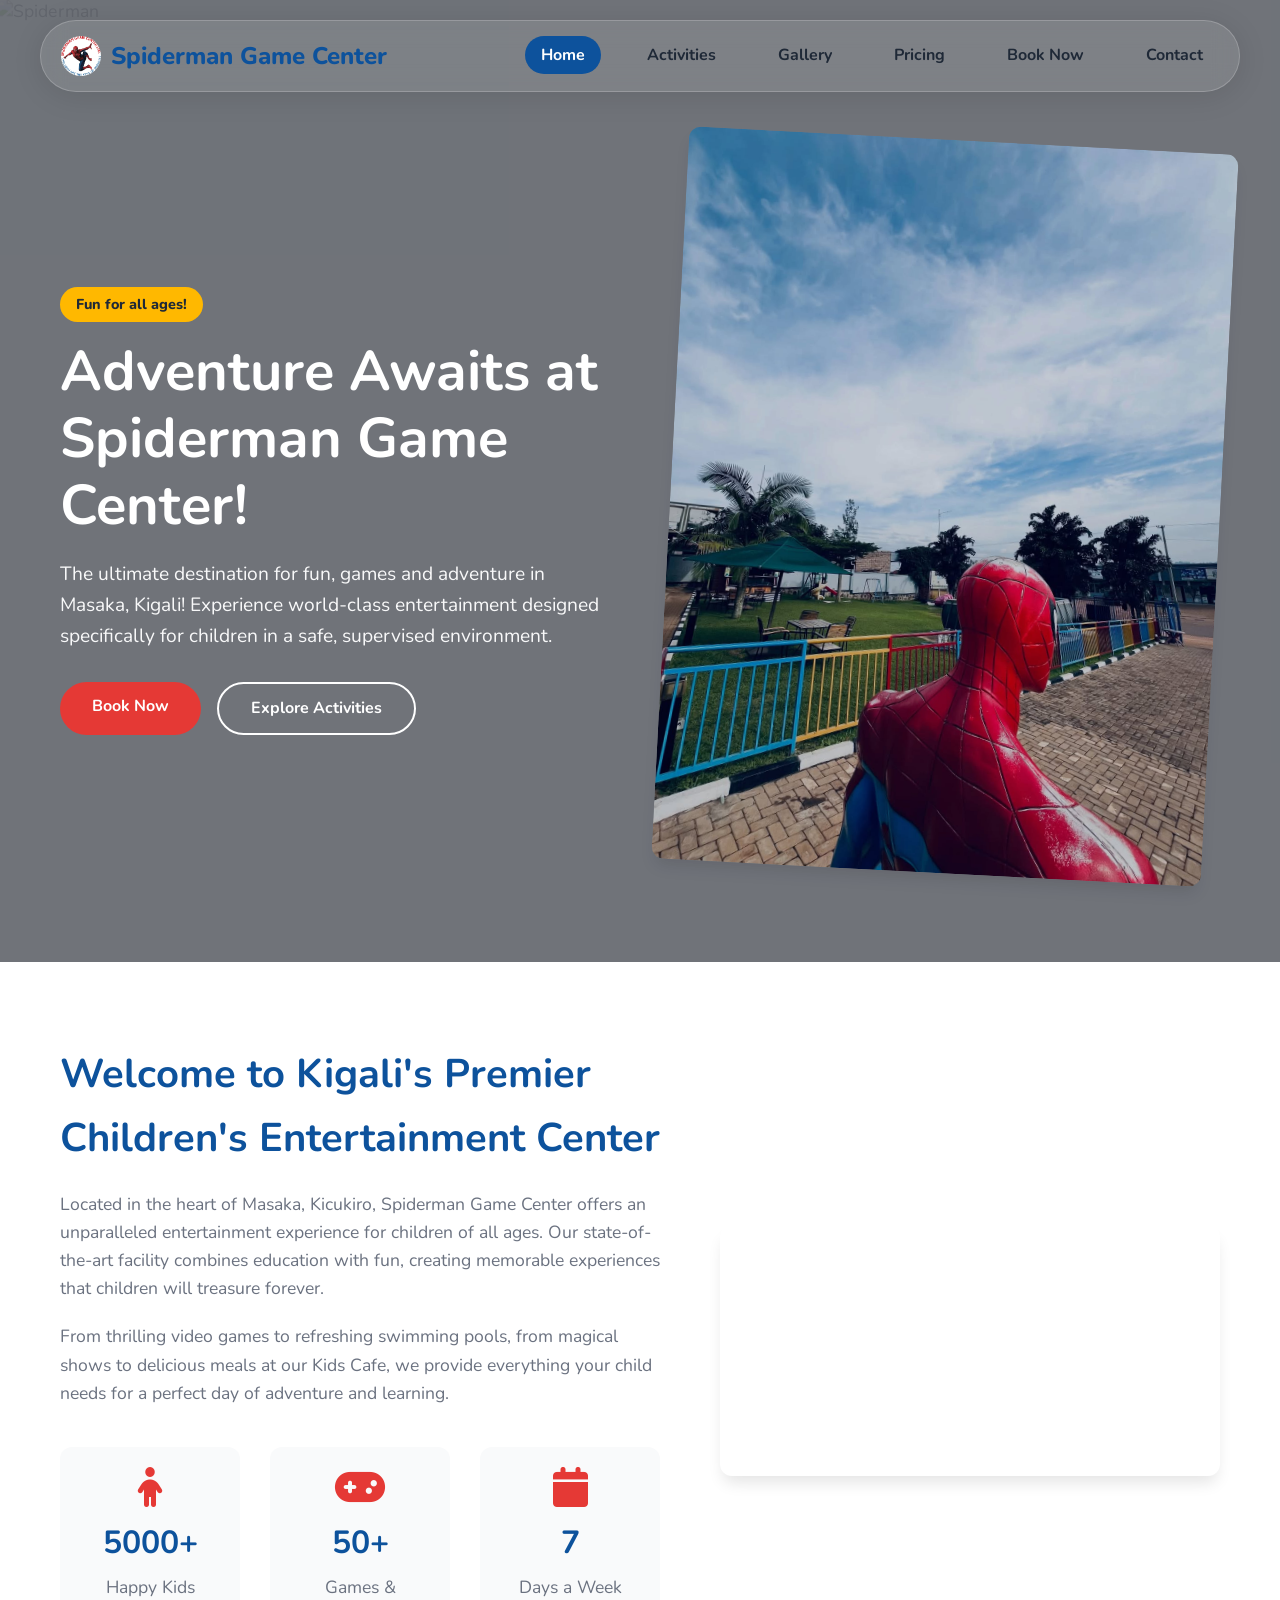
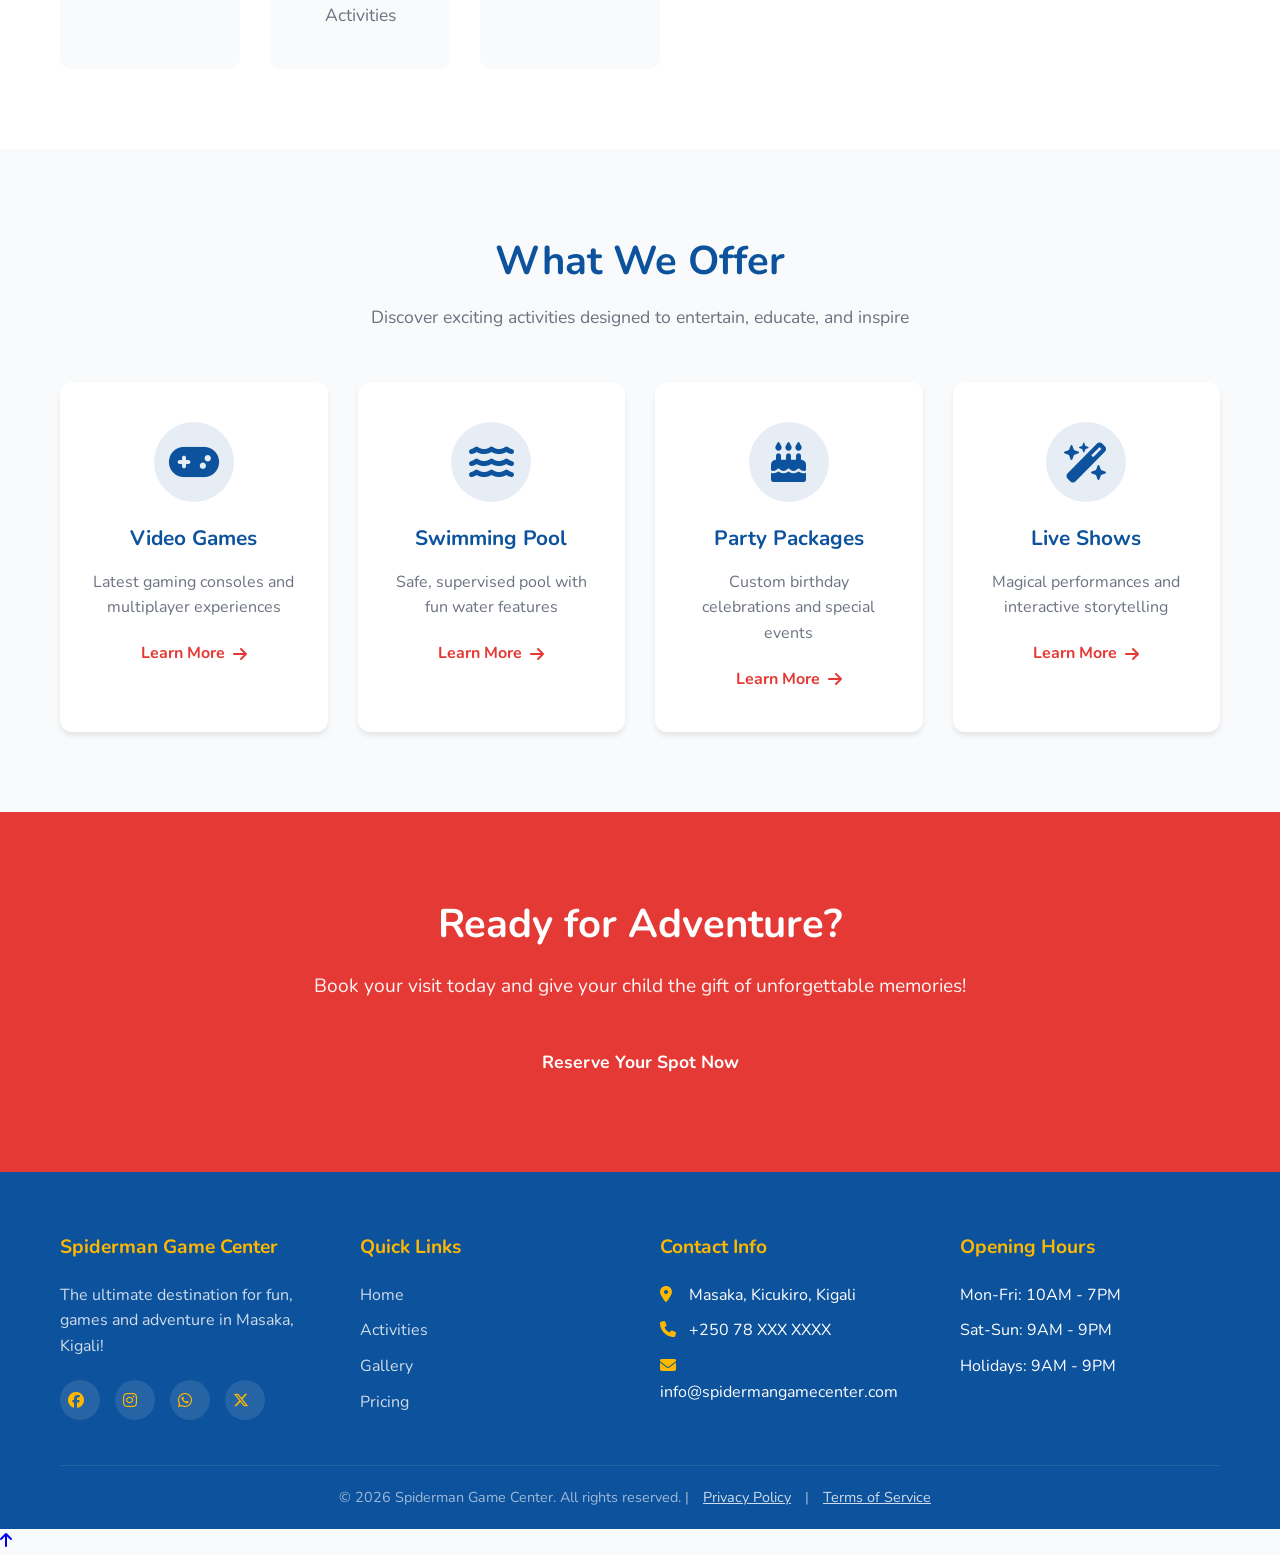
==== index.html @ 041a5953 "Initial commit: Add Spiderman Game Center project files" ====
<!doctype html>
<html lang="en">
  <head>
    <meta charset="UTF-8" />
    <meta name="viewport" content="width=device-width, initial-scale=1.0" />
    <title>Spiderman Game Center - Home | Masaka, Kigali</title>
    <link rel="preconnect" href="https://fonts.googleapis.com" />
    <link rel="preconnect" href="https://fonts.gstatic.com" crossorigin />
    <link
      href="https://fonts.googleapis.com/css2?family=Nunito:wght@400;600;700;800&display=swap"
      rel="stylesheet"
    />
    <link
      rel="stylesheet"
      href="https://cdnjs.cloudflare.com/ajax/libs/font-awesome/6.4.0/css/all.min.css"
    />
    <link rel="stylesheet" href="styles.css" />
  </head>
  <body>
    <!-- Parallax Spiderman Background -->
    <div class="spiderman-parallax">
      <img
        src="https://images.unsplash.com/photo-1635805737707-575885ab0820?w=1920&h=1080&fit=crop"
        alt="Spiderman"
        class="parallax-img"
      />
    </div>

    <!-- Glass Morphism Navigation -->
    <nav class="glass-nav">
      <div class="nav-container">
        <a href="index.html" class="logo">
          <img
            src="assets/spiderman-logo.jpg"
            alt="Spiderman Game Center Logo"
          />
          <span>Spiderman Game Center</span>
        </a>
        <button class="mobile-menu-btn" onclick="toggleMenu()">
          <i class="fa-solid fa-bars"></i>
        </button>
        <ul class="nav-links" id="navLinks">
          <li><a href="index.html" class="active">Home</a></li>
          <li><a href="activities.html">Activities</a></li>
          <li><a href="gallery.html">Gallery</a></li>
          <li><a href="pricing.html">Pricing</a></li>
          <li><a href="booking.html">Book Now</a></li>
          <li><a href="contact.html">Contact</a></li>
        </ul>
      </div>
    </nav>

    <!-- Hero Section -->
    <section class="hero-section">
      <video autoplay muted loop playsinline class="hero-video">
        <!-- Make sure this path is correct -->
        <source src="assets/hero-video.mp4" type="video/mp4" />
      </video>
      <div class="hero-overlay"></div>
      <div class="container">
        <div class="hero-content">
          <span class="badge">Fun for all ages!</span>
          <h1>Adventure Awaits at Spiderman Game Center!</h1>
          <p class="hero-subtitle">
            The ultimate destination for fun, games and adventure in Masaka,
            Kigali! Experience world-class entertainment designed specifically
            for children in a safe, supervised environment.
          </p>
          <div class="hero-buttons">
            <a href="booking.html" class="btn btn-primary">Book Now</a>
            <a href="activities.html" class="btn btn-secondary"
              >Explore Activities</a
            >
          </div>
        </div>
        <div class="hero-image">
          <img src="assets/spiderman-hero.jpg" alt="Happy Children Playing" />
        </div>
      </div>
    </section>

    <!-- Welcome Section -->
    <section class="welcome-section">
      <div class="container">
        <div class="welcome-grid">
          <div class="welcome-text scroll-animate">
            <h2>Welcome to Kigali's Premier Children's Entertainment Center</h2>
            <p>
              Located in the heart of Masaka, Kicukiro, Spiderman Game Center
              offers an unparalleled entertainment experience for children of
              all ages. Our state-of-the-art facility combines education with
              fun, creating memorable experiences that children will treasure
              forever.
            </p>
            <p>
              From thrilling video games to refreshing swimming pools, from
              magical shows to delicious meals at our Kids Cafe, we provide
              everything your child needs for a perfect day of adventure and
              learning.
            </p>
            <div class="stats-grid">
              <div class="stat-item">
                <i class="fa-solid fa-child"></i>
                <h3>5000+</h3>
                <p>Happy Kids</p>
              </div>
              <div class="stat-item">
                <i class="fa-solid fa-gamepad"></i>
                <h3>50+</h3>
                <p>Games & Activities</p>
              </div>
              <div class="stat-item">
                <i class="fa-solid fa-calendar"></i>
                <h3>7</h3>
                <p>Days a Week</p>
              </div>
            </div>
          </div>
          <div class="welcome-image scroll-animate">
            <video autoplay muted loop playsinline class="welcome-video">
              <source src="assets/entertainment-video.mp4" type="video/mp4" />
            </video>
          </div>
        </div>
      </div>
    </section>

    <!-- Quick Activities Preview -->
    <section class="activities-preview">
      <div class="container">
        <div class="section-header scroll-animate">
          <h2>What We Offer</h2>
          <p>
            Discover exciting activities designed to entertain, educate, and
            inspire
          </p>
        </div>
        <div class="preview-grid">
          <div class="preview-card scroll-animate">
            <div class="preview-icon">
              <i class="fa-solid fa-gamepad"></i>
            </div>
            <h3>Video Games</h3>
            <p>Latest gaming consoles and multiplayer experiences</p>
            <a href="activities.html" class="link-arrow"
              >Learn More <i class="fa-solid fa-arrow-right"></i
            ></a>
          </div>
          <div class="preview-card scroll-animate">
            <div class="preview-icon">
              <i class="fa-solid fa-water"></i>
            </div>
            <h3>Swimming Pool</h3>
            <p>Safe, supervised pool with fun water features</p>
            <a href="activities.html" class="link-arrow"
              >Learn More <i class="fa-solid fa-arrow-right"></i
            ></a>
          </div>
          <div class="preview-card scroll-animate">
            <div class="preview-icon">
              <i class="fa-solid fa-cake-candles"></i>
            </div>
            <h3>Party Packages</h3>
            <p>Custom birthday celebrations and special events</p>
            <a href="activities.html" class="link-arrow"
              >Learn More <i class="fa-solid fa-arrow-right"></i
            ></a>
          </div>
          <div class="preview-card scroll-animate">
            <div class="preview-icon">
              <i class="fa-solid fa-wand-magic-sparkles"></i>
            </div>
            <h3>Live Shows</h3>
            <p>Magical performances and interactive storytelling</p>
            <a href="activities.html" class="link-arrow"
              >Learn More <i class="fa-solid fa-arrow-right"></i
            ></a>
          </div>
        </div>
      </div>
    </section>

    <!-- CTA Section -->
    <section class="cta-section">
      <div class="container">
        <div class="cta-content scroll-animate">
          <h2>Ready for Adventure?</h2>
          <p>
            Book your visit today and give your child the gift of unforgettable
            memories!
          </p>
          <a href="booking.html" class="btn btn-primary btn-large"
            >Reserve Your Spot Now</a
          >
        </div>
      </div>
    </section>

    <!-- Footer -->
    <footer class="main-footer">
      <div class="container">
        <div class="footer-grid">
          <div class="footer-col">
            <h4>Spiderman Game Center</h4>
            <p>
              The ultimate destination for fun, games and adventure in Masaka,
              Kigali!
            </p>
            <div class="social-links">
              <a href="#"><i class="fa-brands fa-facebook"></i></a>
              <a href="#"><i class="fa-brands fa-instagram"></i></a>
              <a href="#"><i class="fa-brands fa-whatsapp"></i></a>
              <a href="#"><i class="fa-brands fa-x-twitter"></i></a>
            </div>
          </div>
          <div class="footer-col">
            <h4>Quick Links</h4>
            <ul>
              <li><a href="index.html">Home</a></li>
              <li><a href="activities.html">Activities</a></li>
              <li><a href="gallery.html">Gallery</a></li>
              <li><a href="pricing.html">Pricing</a></li>
            </ul>
          </div>
          <div class="footer-col">
            <h4>Contact Info</h4>
            <ul>
              <li>
                <i class="fa-solid fa-location-dot"></i> Masaka, Kicukiro,
                Kigali
              </li>
              <li><i class="fa-solid fa-phone"></i> +250 78 XXX XXXX</li>
              <li>
                <i class="fa-solid fa-envelope"></i>
                info@spidermangamecenter.com
              </li>
            </ul>
          </div>
          <div class="footer-col">
            <h4>Opening Hours</h4>
            <ul>
              <li>Mon-Fri: 10AM - 7PM</li>
              <li>Sat-Sun: 9AM - 9PM</li>
              <li>Holidays: 9AM - 9PM</li>
            </ul>
          </div>
        </div>
        <div class="footer-bottom">
          <p>
            &copy; 2026 Spiderman Game Center. All rights reserved. |
            <a href="#">Privacy Policy</a> | <a href="#">Terms of Service</a>
          </p>
        </div>
      </div>
    </footer>

    <!-- Scroll to Top Button -->
    <a
      href="#"
      class="scroll-to-top"
      id="scrollToTopBtn"
      aria-label="Scroll to top"
      ><i class="fa-solid fa-arrow-up"></i
    ></a>

    <script src="script.js"></script>
  </body>
</html>
---- styles.css ----
/* =========================================
   CSS VARIABLES & RESET
   ========================================= */
:root {
  --primary-blue: #0d529c;
  --accent-red: #e53935;
  --highlight-yellow: #ffb800;
  --bg-neutral: #f9fafb;
  --bg-white: #ffffff;
  --text-dark: #1f2937;
  --text-white: #ffffff;
  --border-radius: 12px;
  --pill-radius: 9999px;
  --shadow: 0 4px 6px -1px rgba(0, 0, 0, 0.1);
  --shadow-lg: 0 10px 15px -3px rgba(0, 0, 0, 0.1);
}

* {
  margin: 0;
  padding: 0;
  box-sizing: border-box;
}

html {
  scroll-behavior: smooth;
}

body {
  font-family: "Nunito", sans-serif;
  color: var(--text-dark);
  background-color: var(--bg-neutral);
  line-height: 1.6;
  overflow-x: hidden;
}

/* =========================================
   SPIDERMAN PARALLAX BACKGROUND
   ========================================= */
.spiderman-parallax {
  position: fixed;
  top: 0;
  left: 0;
  width: 100%;
  height: 100%;
  z-index: -1;
  overflow: hidden;
}

.parallax-img {
  width: 100%;
  height: 100%;
  object-fit: cover;
  opacity: 0.15;
  transform: scale(1.1);
}

/* =========================================
   GLASS MORPHISM NAVIGATION
   ========================================= */
.glass-nav {
  position: fixed;
  top: 20px;
  left: 50%;
  transform: translateX(-50%);
  width: 95%;
  max-width: 1200px;
  z-index: 1000;
  background: rgba(255, 255, 255, 0.1);
  backdrop-filter: blur(12px);
  -webkit-backdrop-filter: blur(12px);
  border: 1px solid rgba(255, 255, 255, 0.2);
  box-shadow: 0 4px 30px rgba(0, 0, 0, 0.1);
  border-radius: var(--pill-radius);
}

.nav-container {
  max-width: 1200px;
  margin: 0 auto;
  padding: 15px 20px;
  display: flex;
  justify-content: space-between;
  align-items: center;
}

.logo {
  display: flex;
  align-items: center;
  gap: 10px;
  font-size: 1.5rem;
  font-weight: 800;
  color: var(--primary-blue);
  text-decoration: none;
}

.logo img {
  width: 40px;
  height: 40px;
  border-radius: 50%;
}

.nav-links {
  display: flex;
  list-style: none;
  gap: 30px;
  align-items: center;
}

.nav-links a {
  color: var(--text-dark);
  text-decoration: none;
  font-weight: 700;
  transition: all 0.3s;
  padding: 8px 16px;
  border-radius: var(--pill-radius);
}

.nav-links a:hover,
.nav-links a.active {
  color: var(--text-white);
  background: var(--primary-blue);
}

.mobile-menu-btn {
  display: none;
  background: none;
  border: none;
  font-size: 1.5rem;
  color: var(--primary-blue);
  cursor: pointer;
}

/* =========================================
   UTILITY CLASSES
   ========================================= */
.container {
  max-width: 1200px;
  margin: 0 auto;
  padding: 0 20px;
}

.btn {
  display: inline-block;
  padding: 12px 32px;
  border-radius: var(--pill-radius);
  font-weight: 700;
  font-size: 1rem;
  cursor: pointer;
  transition: all 0.3s;
  border: none;
  text-decoration: none;
  text-align: center;
}

.btn-primary {
  background-color: var(--accent-red);
  color: var(--text-white);
}

.btn-primary:hover {
  background-color: #c62828;
  transform: translateY(-2px);
  box-shadow: var(--shadow-lg);
}

.btn-secondary {
  background-color: transparent;
  color: var(--text-white);
  border: 2px solid var(--text-white);
}

.btn-secondary:hover {
  background-color: var(--text-white);
  color: var(--primary-blue);
}

.btn-outline {
  background-color: transparent;
  color: var(--primary-blue);
  border: 2px solid var(--primary-blue);
}

.btn-outline:hover {
  background-color: var(--primary-blue);
  color: var(--text-white);
}

.btn-large {
  padding: 16px 40px;
  font-size: 1.1rem;
}

.badge {
  display: inline-block;
  background-color: var(--highlight-yellow);
  color: var(--text-dark);
  padding: 6px 16px;
  border-radius: var(--pill-radius);
  font-weight: 800;
  font-size: 0.9rem;
  margin-bottom: 16px;
}

/* Scroll Animation Utility */
.scroll-animate {
  opacity: 0;
  transform: translateY(40px);
  transition:
    opacity 0.6s ease-out,
    transform 0.6s ease-out;
}

.scroll-animate.visible {
  opacity: 1;
  transform: translateY(0);
}

/* =========================================
   HERO SECTION
   ========================================= */
.hero-section {
  padding: 140px 0 80px;
  color: var(--text-white);
  position: relative;
  overflow: hidden;
}

.hero-video {
  position: absolute;
  top: 50%;
  left: 50%;
  min-width: 100%;
  min-height: 100%;
  width: auto;
  height: auto;
  transform: translateX(-50%) translateY(-50%);
  z-index: 1;
  object-fit: cover;
}

.hero-overlay {
  position: absolute;
  top: 0;
  left: 0;
  width: 100%;
  height: 100%;
  background: rgba(20, 25, 35, 0.6);
  z-index: 2;
}

.hero-section .container {
  display: grid;
  grid-template-columns: 1fr 1fr;
  gap: 60px;
  align-items: center;
  position: relative;
  z-index: 3;
}

.hero-content h1 {
  font-size: 3.5rem;
  margin-bottom: 20px;
  line-height: 1.2;
}

.hero-subtitle {
  font-size: 1.2rem;
  margin-bottom: 30px;
  opacity: 0.95;
}

.hero-buttons {
  display: flex;
  gap: 16px;
  flex-wrap: wrap;
}

.hero-image img {
  width: 100%;
  border-radius: var(--border-radius);
  box-shadow: var(--shadow-lg);
  transform: rotate(3deg);
  transition: transform 0.3s;
}

.hero-image img:hover {
  transform: rotate(0deg) scale(1.02);
}

/* =========================================
   PAGE HEADER
   ========================================= */
.page-header {
  padding: 140px 0 60px;
  color: var(--text-white);
  text-align: center;
  position: relative;
  z-index: 3;
  background: rgba(20, 25, 35, 0.5);
}

.page-header h1 {
  font-size: 3rem;
  margin-bottom: 15px;
}

.page-header p {
  font-size: 1.2rem;
  opacity: 0.9;
  max-width: 600px;
  margin: 0 auto;
}

.breadcrumbs {
  margin-bottom: 15px;
  font-size: 0.9rem;
  font-weight: 600;
}

.breadcrumbs a {
  color: var(--text-white);
  text-decoration: none;
  opacity: 0.8;
  transition: opacity 0.3s;
}

.breadcrumbs a:hover {
  opacity: 1;
}

.breadcrumbs i {
  margin: 0 10px;
  font-size: 0.8rem;
}
/* =========================================
   WELCOME SECTION
   ========================================= */
.welcome-section {
  padding: 80px 0;
  background: var(--bg-white);
}

.welcome-grid {
  display: grid;
  grid-template-columns: 1.2fr 1fr;
  gap: 60px;
  align-items: center;
}

.welcome-text h2 {
  color: var(--primary-blue);
  font-size: 2.5rem;
  margin-bottom: 20px;
}

.welcome-text p {
  margin-bottom: 20px;
  color: #6b7280;
  font-size: 1.1rem;
}

.stats-grid {
  display: grid;
  grid-template-columns: repeat(3, 1fr);
  gap: 30px;
  margin-top: 40px;
}

.stat-item {
  text-align: center;
  padding: 20px;
  background: var(--bg-neutral);
  border-radius: var(--border-radius);
}

.stat-item i {
  font-size: 2.5rem;
  color: var(--accent-red);
  margin-bottom: 10px;
}

.stat-item h3 {
  color: var(--primary-blue);
  font-size: 2rem;
  margin-bottom: 5px;
}

.welcome-image img {
  width: 100%;
  border-radius: var(--border-radius);
  box-shadow: var(--shadow-lg);
}

.welcome-video {
  width: 100%;
  height: 100%;
  object-fit: cover;
  border-radius: var(--border-radius);
  box-shadow: var(--shadow-lg);
}

/* =========================================
   ACTIVITIES PREVIEW
   ========================================= */
.activities-preview {
  padding: 80px 0;
  background: var(--bg-neutral);
}

.section-header {
  text-align: center;
  margin-bottom: 50px;
}

.section-header h2 {
  color: var(--primary-blue);
  font-size: 2.5rem;
  margin-bottom: 10px;
}

.section-header p {
  color: #6b7280;
  font-size: 1.1rem;
}

.preview-grid {
  display: grid;
  grid-template-columns: repeat(auto-fit, minmax(250px, 1fr));
  gap: 30px;
}

.preview-card {
  background: var(--bg-white);
  padding: 40px 30px;
  border-radius: var(--border-radius);
  text-align: center;
  box-shadow: var(--shadow);
  transition: all 0.3s;
}

.preview-card:hover {
  transform: translateY(-10px);
  box-shadow: var(--shadow-lg);
}

.preview-icon {
  width: 80px;
  height: 80px;
  background: rgba(13, 82, 156, 0.1);
  border-radius: 50%;
  display: flex;
  align-items: center;
  justify-content: center;
  margin: 0 auto 20px;
}

.preview-icon i {
  font-size: 2.5rem;
  color: var(--primary-blue);
}

.preview-card h3 {
  color: var(--primary-blue);
  margin-bottom: 15px;
  font-size: 1.3rem;
}

.preview-card p {
  color: #6b7280;
  margin-bottom: 20px;
}

.link-arrow {
  color: var(--accent-red);
  font-weight: 700;
  text-decoration: none;
  display: inline-flex;
  align-items: center;
  gap: 8px;
  transition: gap 0.3s;
}

.link-arrow:hover {
  gap: 12px;
}

/* =========================================
   CTA SECTION
   ========================================= */
.cta-section {
  padding: 80px 0;
  background: var(--accent-red);
  color: var(--text-white);
  text-align: center;
}

.cta-content h2 {
  font-size: 2.5rem;
  margin-bottom: 15px;
}

.cta-content p {
  font-size: 1.2rem;
  margin-bottom: 30px;
  opacity: 0.95;
}

/* =========================================
   ACTIVITIES DETAIL PAGE
   ========================================= */
.activity-detail {
  padding: 60px 0;
}

.activity-detail-card {
  display: grid;
  grid-template-columns: 1fr 1fr;
  gap: 50px;
  margin-bottom: 80px;
  background: var(--bg-white);
  border-radius: var(--border-radius);
  overflow: hidden;
  box-shadow: var(--shadow);
}

.activity-detail-card.reverse {
  direction: rtl;
}

.activity-detail-card.reverse > * {
  direction: ltr;
}

.activity-image {
  position: relative;
  overflow: hidden;
}

.activity-image img {
  width: 100%;
  height: 100%;
  object-fit: cover;
  min-height: 400px;
}

.activity-image video {
  width: 100%;
  height: 100%;
  object-fit: cover;
  min-height: 400px;
}

.activity-tag {
  position: absolute;
  top: 20px;
  left: 20px;
  background: var(--highlight-yellow);
  color: var(--text-dark);
  padding: 8px 16px;
  border-radius: var(--pill-radius);
  font-weight: 800;
}

.activity-content {
  padding: 40px;
  display: flex;
  flex-direction: column;
  justify-content: center;
}

.activity-icon-large {
  width: 70px;
  height: 70px;
  background: rgba(13, 82, 156, 0.1);
  border-radius: 50%;
  display: flex;
  align-items: center;
  justify-content: center;
  margin-bottom: 20px;
}

.activity-icon-large i {
  font-size: 2rem;
  color: var(--primary-blue);
}

.activity-content h2 {
  color: var(--primary-blue);
  font-size: 2rem;
  margin-bottom: 15px;
}

.activity-content p {
  color: #6b7280;
  margin-bottom: 20px;
  font-size: 1.1rem;
}

.feature-list {
  margin-bottom: 30px;
}

.feature-list li {
  display: flex;
  align-items: center;
  gap: 10px;
  margin-bottom: 12px;
  color: var(--text-dark);
}

.feature-list i {
  color: var(--accent-red);
}

/* =========================================
   GALLERY SECTION
   ========================================= */
.gallery-section {
  padding: 60px 0;
}

.gallery-filters {
  display: flex;
  justify-content: center;
  gap: 10px;
  margin-bottom: 40px;
  flex-wrap: wrap;
}

.filter-btn {
  padding: 10px 24px;
  border-radius: var(--pill-radius);
  border: 2px solid var(--bg-neutral);
  background: var(--bg-white);
  color: var(--text-dark);
  font-weight: 700;
  cursor: pointer;
  transition: all 0.3s;
  font-family: "Nunito", sans-serif;
}

.filter-btn.active,
.filter-btn:hover {
  background: var(--primary-blue);
  color: var(--text-white);
  border-color: var(--primary-blue);
}

.gallery-grid {
  display: grid;
  grid-template-columns: repeat(auto-fill, minmax(300px, 1fr));
  gap: 20px;
}

.gallery-item {
  position: relative;
  border-radius: var(--border-radius);
  overflow: hidden;
  aspect-ratio: 4/3;
  cursor: pointer;
}

.gallery-item img {
  width: 100%;
  height: 100%;
  object-fit: cover;
  transition: transform 0.5s;
}

.gallery-item:hover img {
  transform: scale(1.1);
}

.gallery-overlay {
  position: absolute;
  bottom: 0;
  left: 0;
  right: 0;
  background: linear-gradient(to top, rgba(13, 82, 156, 0.95), transparent);
  color: var(--text-white);
  padding: 30px 20px 20px;
  transform: translateY(100%);
  transition: transform 0.3s;
}

.gallery-item:hover .gallery-overlay {
  transform: translateY(0);
}

.gallery-overlay h3 {
  font-size: 1.3rem;
  margin-bottom: 5px;
}

/* =========================================
   PRICING SECTION
   ========================================= */
.pricing-section {
  padding: 60px 0;
}

.pricing-grid {
  display: grid;
  grid-template-columns: repeat(auto-fit, minmax(300px, 1fr));
  gap: 30px;
  margin-bottom: 80px;
}

.pricing-card {
  background: var(--bg-white);
  border-radius: var(--border-radius);
  padding: 40px 30px;
  box-shadow: var(--shadow);
  text-align: center;
  position: relative;
  border: 2px solid transparent;
  transition: all 0.3s;
}

.pricing-card.popular {
  border-color: var(--accent-red);
  transform: scale(1.05);
}

.popular-badge {
  position: absolute;
  top: -15px;
  left: 50%;
  transform: translateX(-50%);
  background: var(--accent-red);
  color: var(--text-white);
  padding: 6px 20px;
  border-radius: var(--pill-radius);
  font-weight: 800;
  font-size: 0.9rem;
}

.pricing-header h3 {
  color: var(--primary-blue);
  font-size: 1.5rem;
  margin-bottom: 15px;
}

.price {
  font-size: 2.5rem;
  font-weight: 800;
  color: var(--text-dark);
  margin-bottom: 30px;
}

.price span {
  font-size: 1rem;
  color: #6b7280;
  font-weight: 600;
}

.pricing-features {
  text-align: left;
  margin-bottom: 30px;
  list-style: none;
}

.pricing-features li {
  margin-bottom: 15px;
  display: flex;
  align-items: center;
  gap: 10px;
}

.pricing-features i {
  color: var(--accent-red);
}

.hours-section {
  background: var(--primary-blue);
  color: var(--text-white);
  padding: 60px 40px;
  border-radius: var(--border-radius);
  margin-bottom: 60px;
}

.hours-section h2 {
  text-align: center;
  margin-bottom: 40px;
  font-size: 2rem;
}

.hours-grid {
  display: grid;
  grid-template-columns: repeat(auto-fit, minmax(250px, 1fr));
  gap: 30px;
}

.hours-card {
  background: rgba(255, 255, 255, 0.1);
  padding: 30px;
  border-radius: var(--border-radius);
  text-align: center;
}

.hours-card i {
  font-size: 2.5rem;
  color: var(--highlight-yellow);
  margin-bottom: 15px;
}

.hours-card h3 {
  margin-bottom: 10px;
}

.hours-card p {
  opacity: 0.9;
  margin-bottom: 10px;
}

.time {
  display: block;
  font-weight: 800;
  font-size: 1.2rem;
  color: var(--highlight-yellow);
}

.hours-note {
  text-align: center;
  margin-top: 30px;
  opacity: 0.9;
  font-style: italic;
}

.hours-note i {
  margin-right: 8px;
}

.additional-info {
  padding: 60px 0;
}

.additional-info h2 {
  text-align: center;
  color: var(--primary-blue);
  font-size: 2.5rem;
  margin-bottom: 50px;
}

.info-grid {
  display: grid;
  grid-template-columns: repeat(auto-fit, minmax(250px, 1fr));
  gap: 30px;
}

.info-card {
  background: var(--bg-white);
  padding: 40px 30px;
  border-radius: var(--border-radius);
  text-align: center;
  box-shadow: var(--shadow);
}

.info-card i {
  font-size: 3rem;
  color: var(--accent-red);
  margin-bottom: 20px;
}

.info-card h3 {
  color: var(--primary-blue);
  margin-bottom: 15px;
}

.info-card p {
  color: #6b7280;
}

/* =========================================
   BOOKING SECTION
   ========================================= */
.booking-section {
  padding: 60px 0;
}

.booking-layout {
  display: grid;
  grid-template-columns: 1.5fr 1fr;
  gap: 50px;
}

.booking-form-container,
.contact-form-container {
  background: var(--bg-white);
  padding: 40px;
  border-radius: var(--border-radius);
  box-shadow: var(--shadow);
}

.booking-form-container h2,
.contact-form-container h2 {
  color: var(--primary-blue);
  margin-bottom: 30px;
  font-size: 2rem;
}

.form-row {
  display: grid;
  grid-template-columns: 1fr 1fr;
  gap: 20px;
}

.form-group {
  margin-bottom: 20px;
}

.form-group label {
  display: block;
  font-weight: 700;
  margin-bottom: 8px;
  color: var(--text-dark);
}

.required {
  color: var(--accent-red);
}

.form-control {
  width: 100%;
  padding: 12px 16px;
  border: 2px solid #e5e7eb;
  border-radius: var(--border-radius);
  font-family: "Nunito", sans-serif;
  font-size: 1rem;
  transition: border-color 0.3s;
}

.form-control:focus {
  outline: none;
  border-color: var(--primary-blue);
}

.booking-info {
  display: flex;
  flex-direction: column;
  gap: 30px;
}

.policy-box {
  background: rgba(13, 82, 156, 0.05);
  border-left: 4px solid var(--primary-blue);
  padding: 25px;
  border-radius: 0 var(--border-radius) var(--border-radius) 0;
}

.policy-box h3 {
  color: var(--primary-blue);
  margin-bottom: 15px;
  display: flex;
  align-items: center;
  gap: 10px;
  font-size: 1.2rem;
}

.policy-box ul {
  list-style: none;
}

.policy-box li {
  margin-bottom: 10px;
  display: flex;
  align-items: flex-start;
  gap: 10px;
}

.policy-box i {
  color: var(--accent-red);
  margin-top: 4px;
}

.contact-quick {
  background: var(--primary-blue);
  color: var(--text-white);
  padding: 30px;
  border-radius: var(--border-radius);
  text-align: center;
}

.contact-quick h3 {
  margin-bottom: 15px;
}

.contact-quick p {
  margin-bottom: 20px;
  opacity: 0.9;
}

.phone-link,
.email-link {
  display: block;
  color: var(--text-white);
  text-decoration: none;
  padding: 10px;
  margin: 10px 0;
  background: rgba(255, 255, 255, 0.1);
  border-radius: var(--border-radius);
  transition: background 0.3s;
}

.phone-link:hover,
.email-link:hover {
  background: rgba(255, 255, 255, 0.2);
}

/* =========================================
   CONTACT SECTION
   ========================================= */
.contact-section {
  padding: 60px 0;
}

.contact-layout {
  display: grid;
  grid-template-columns: 1fr 1fr;
  gap: 50px;
}

.contact-info h2 {
  color: var(--primary-blue);
  font-size: 2rem;
  margin-bottom: 15px;
}

.contact-info > p {
  color: #6b7280;
  margin-bottom: 40px;
  font-size: 1.1rem;
}

.contact-details {
  margin-bottom: 40px;
}

.contact-item {
  display: flex;
  gap: 20px;
  margin-bottom: 30px;
}

.contact-icon {
  width: 50px;
  height: 50px;
  background: var(--primary-blue);
  color: var(--text-white);
  border-radius: 50%;
  display: flex;
  align-items: center;
  justify-content: center;
  font-size: 1.2rem;
  flex-shrink: 0;
}

.contact-text h3 {
  color: var(--primary-blue);
  margin-bottom: 5px;
}

.contact-text p {
  color: #6b7280;
}

.map-container {
  margin-top: 40px;
}

.map-placeholder {
  background: rgba(13, 82, 156, 0.1);
  border: 2px dashed var(--primary-blue);
  border-radius: var(--border-radius);
  padding: 60px 20px;
  text-align: center;
  color: var(--primary-blue);
}

.map-placeholder i {
  font-size: 3rem;
  margin-bottom: 15px;
}

.map-placeholder p {
  font-weight: 700;
  margin-bottom: 5px;
}

.map-placeholder small {
  color: #6b7280;
}

.faq-section {
  margin-top: 40px;
  padding-top: 40px;
  border-top: 2px solid var(--bg-neutral);
}

.faq-section h3 {
  color: var(--primary-blue);
  margin-bottom: 20px;
}

.faq-item {
  margin-bottom: 20px;
}

.faq-item h4 {
  color: var(--text-dark);
  margin-bottom: 8px;
}

.faq-item p {
  color: #6b7280;
}

/* =========================================
   FOOTER
   ========================================= */
.main-footer {
  background: var(--primary-blue);
  color: var(--text-white);
  padding: 60px 0 20px;
}

.footer-grid {
  display: grid;
  grid-template-columns: repeat(auto-fit, minmax(250px, 1fr));
  gap: 40px;
  margin-bottom: 40px;
}

.footer-col h4 {
  color: var(--highlight-yellow);
  margin-bottom: 20px;
  font-size: 1.2rem;
}

.footer-col p {
  color: rgba(255, 255, 255, 0.8);
  margin-bottom: 20px;
}

.footer-col ul {
  list-style: none;
}

.footer-col ul li {
  margin-bottom: 10px;
}

.footer-col a {
  color: rgba(255, 255, 255, 0.8);
  text-decoration: none;
  transition: color 0.3s;
}

.footer-col a:hover {
  color: var(--highlight-yellow);
}

.footer-col i {
  width: 25px;
  color: var(--highlight-yellow);
}

.social-links {
  display: flex;
  gap: 15px;
  margin-top: 20px;
}

.social-links a {
  width: 40px;
  height: 40px;
  background: rgba(255, 255, 255, 0.1);
  border-radius: 50%;
  display: flex;
  align-items: center;
  justify-content: center;
  transition: all 0.3s;
}

.social-links a:hover {
  background: var(--accent-red);
  transform: translateY(-3px);
}

.footer-bottom {
  border-top: 1px solid rgba(255, 255, 255, 0.1);
  padding-top: 20px;
  text-align: center;
  color: rgba(255, 255, 255, 0.6);
  font-size: 0.9rem;
}

.footer-bottom a {
  color: rgba(255, 255, 255, 0.8);
  margin: 0 10px;
}

/* =========================================
   RESPONSIVE DESIGN
   ========================================= */
@media (max-width: 992px) {
  .hero-section .container,
  .welcome-grid,
  .activity-detail-card,
  .booking-layout,
  .contact-layout {
    grid-template-columns: 1fr;
  }

  .activity-detail-card.reverse {
    direction: ltr;
  }

  .hero-content h1 {
    font-size: 2.5rem;
  }

  .page-header h1 {
    font-size: 2.5rem;
  }

  .pricing-card.popular {
    transform: scale(1);
  }
}

@media (max-width: 768px) {
  .nav-links {
    display: none;
    position: absolute;
    top: 100%;
    left: 0;
    right: 0;
    background: rgba(255, 255, 255, 0.98);
    flex-direction: column;
    padding: 20px;
    gap: 10px;
    box-shadow: var(--shadow-lg);
  }

  .nav-links.active {
    display: flex;
  }

  .mobile-menu-btn {
    display: block;
  }

  .hero-section {
    padding: 120px 0 60px;
  }

  .hero-content h1 {
    font-size: 2rem;
  }

  .hero-subtitle {
    font-size: 1rem;
  }

  .stats-grid {
    grid-template-columns: 1fr;
  }

  .form-row {
    grid-template-columns: 1fr;
  }

  .gallery-grid {
    grid-template-columns: repeat(auto-fill, minmax(250px, 1fr));
  }

  .hours-grid {
    grid-template-columns: 1fr;
  }
}

@media (max-width: 480px) {
  .hero-content h1 {
    font-size: 1.8rem;
  }

  .page-header h1 {
    font-size: 2rem;
  }

  .btn {
    padding: 10px 24px;
    font-size: 0.9rem;
  }

  .gallery-filters {
    gap: 8px;
  }

  .filter-btn {
    padding: 8px 16px;
    font-size: 0.9rem;
  }
}
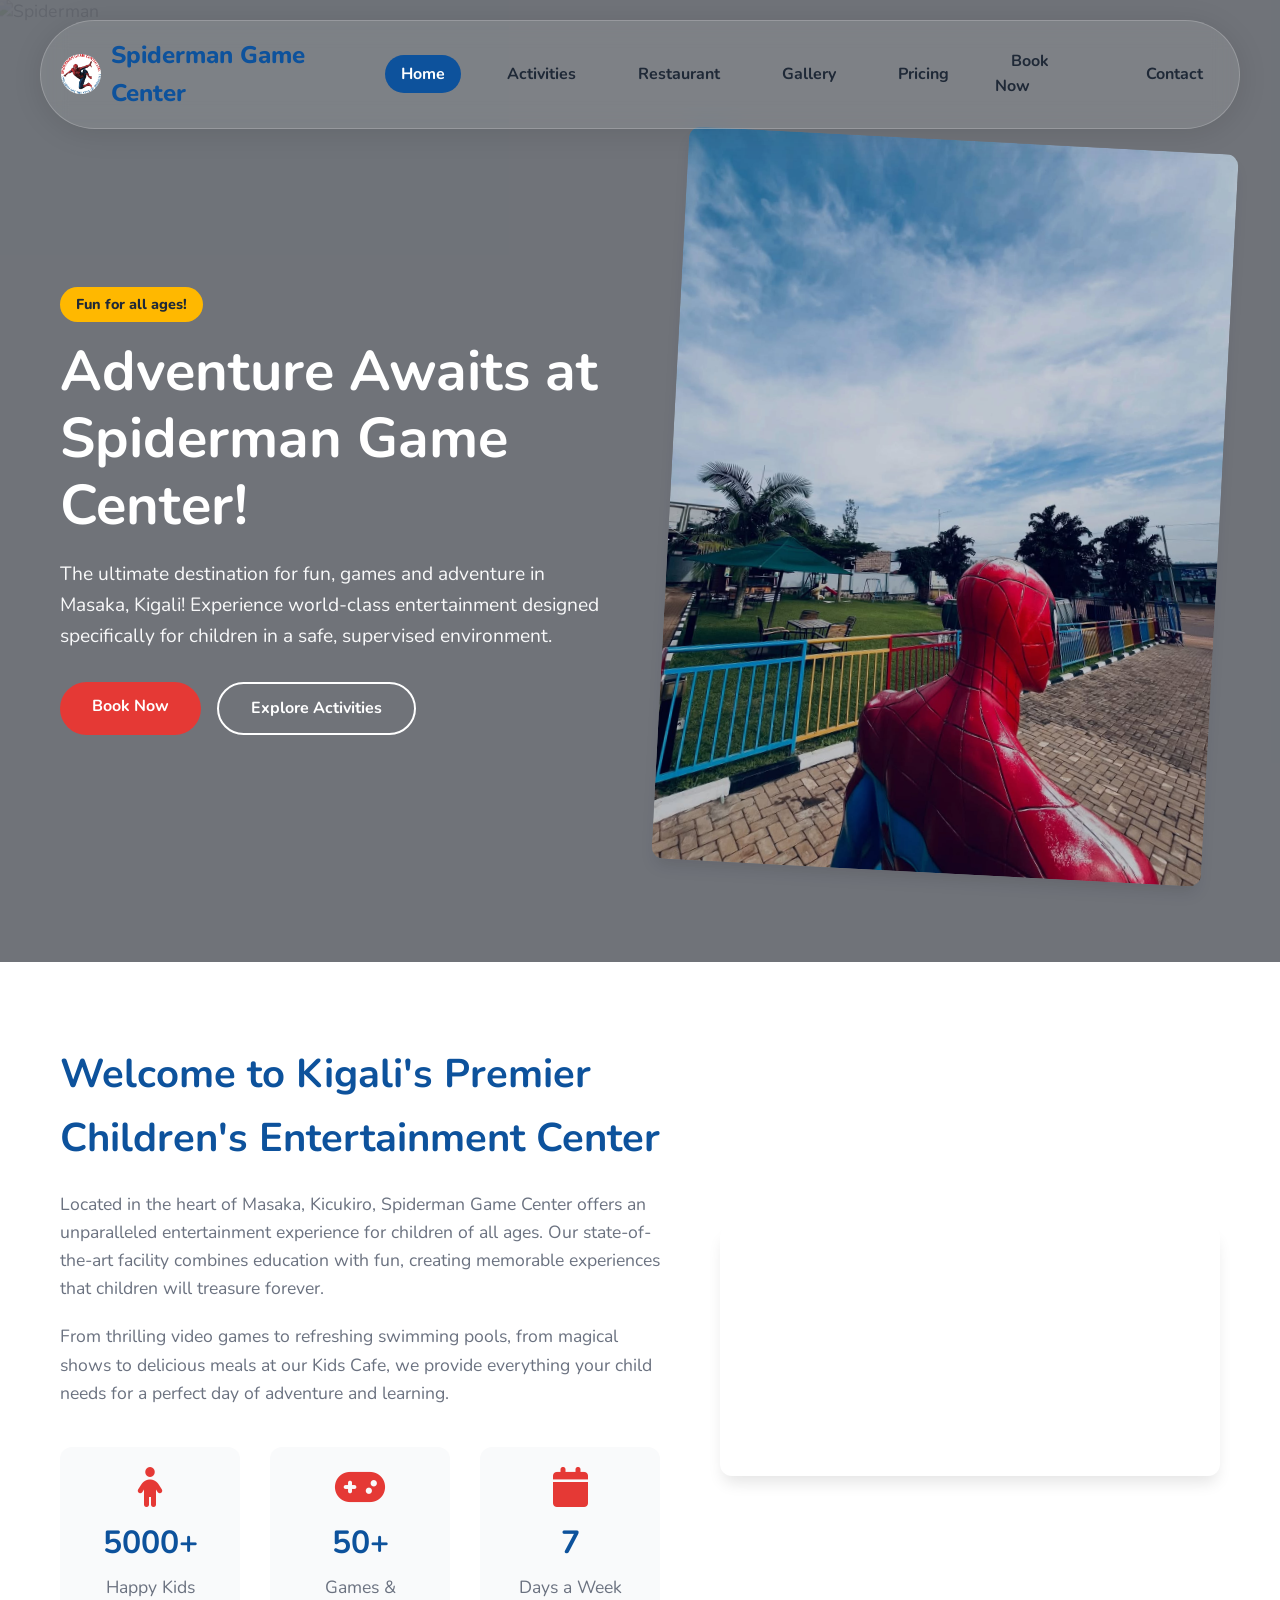
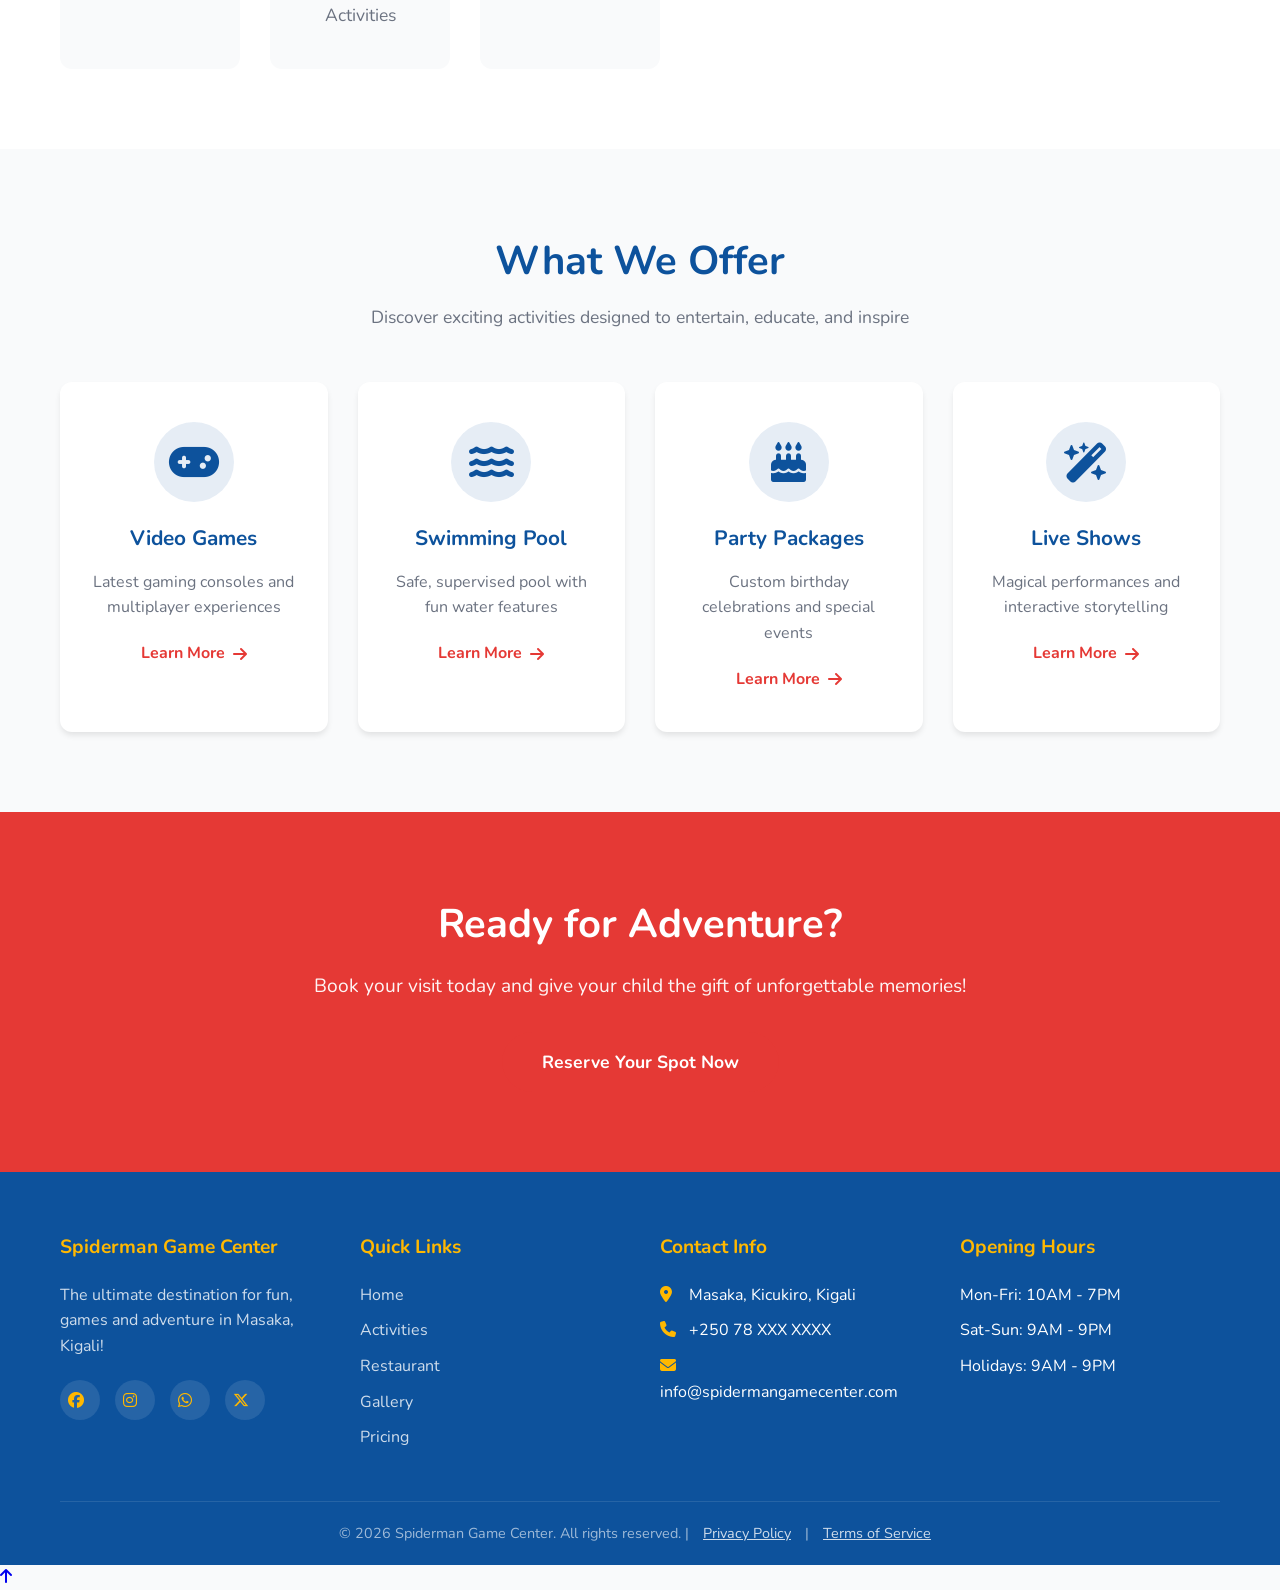
==== commit f6f4a201: "Restaurant page add" ====
--- a/index.html
+++ b/index.html
@@ -42,6 +42,7 @@
         <ul class="nav-links" id="navLinks">
           <li><a href="index.html" class="active">Home</a></li>
           <li><a href="activities.html">Activities</a></li>
+          <li><a href="restaurant.html">Restaurant</a></li>
           <li><a href="gallery.html">Gallery</a></li>
           <li><a href="pricing.html">Pricing</a></li>
           <li><a href="booking.html">Book Now</a></li>
@@ -218,6 +219,7 @@
             <ul>
               <li><a href="index.html">Home</a></li>
               <li><a href="activities.html">Activities</a></li>
+              <li><a href="restaurant.html">Restaurant</a></li>
               <li><a href="gallery.html">Gallery</a></li>
               <li><a href="pricing.html">Pricing</a></li>
             </ul>
--- a/styles.css
+++ b/styles.css
@@ -1064,30 +1064,16 @@
 }
 
 .map-container {
-  margin-top: 40px;
-}
-
-.map-placeholder {
-  background: rgba(13, 82, 156, 0.1);
-  border: 2px dashed var(--primary-blue);
-  border-radius: var(--border-radius);
-  padding: 60px 20px;
-  text-align: center;
-  color: var(--primary-blue);
-}
-
-.map-placeholder i {
-  font-size: 3rem;
-  margin-bottom: 15px;
-}
-
-.map-placeholder p {
-  font-weight: 700;
-  margin-bottom: 5px;
-}
-
-.map-placeholder small {
-  color: #6b7280;
+  border-radius: var(--border-radius);
+  overflow: hidden;
+  box-shadow: var(--shadow);
+  height: 450px;
+}
+
+.live-map {
+  width: 100%;
+  height: 100%;
+  border: none;
 }
 
 .faq-section {
@@ -1197,6 +1183,67 @@
 .footer-bottom a {
   color: rgba(255, 255, 255, 0.8);
   margin: 0 10px;
+}
+
+/* =========================================
+   COMING SOON PAGE
+   ========================================= */
+.coming-soon-page {
+  padding: 60px 0;
+}
+
+.coming-soon-page .features-grid {
+  display: grid;
+  grid-template-columns: repeat(auto-fit, minmax(300px, 1fr));
+  gap: 30px;
+  max-width: 800px;
+  margin: 0 auto;
+}
+
+.coming-soon-page .feature-card {
+  background: var(--bg-white);
+  backdrop-filter: blur(10px);
+  -webkit-backdrop-filter: blur(10px);
+  border: 1px solid rgba(0, 0, 0, 0.05);
+  padding: 40px 30px;
+  border-radius: var(--border-radius);
+  text-align: center;
+  box-shadow: var(--shadow);
+  transition: all 0.4s ease;
+}
+
+.coming-soon-page .feature-card:hover {
+  transform: translateY(-10px);
+  box-shadow: var(--shadow-lg);
+}
+
+.coming-soon-page .feature-icon {
+  width: 70px;
+  height: 70px;
+  background: var(--primary-blue);
+  border-radius: 50%;
+  display: flex;
+  align-items: center;
+  justify-content: center;
+  margin: 0 auto 25px;
+  box-shadow: var(--shadow);
+}
+
+.coming-soon-page .feature-icon i {
+  font-size: 2rem;
+  color: var(--text-white);
+}
+
+.coming-soon-page .feature-card h3 {
+  color: var(--primary-blue);
+  font-size: 1.3rem;
+  margin-bottom: 15px;
+}
+
+.coming-soon-page .feature-card p {
+  color: #6b7280;
+  font-size: 1rem;
+  line-height: 1.5;
 }
 
 /* =========================================
@@ -1301,4 +1348,8 @@
     padding: 8px 16px;
     font-size: 0.9rem;
   }
-}
+
+  .map-container {
+    height: 350px;
+  }
+}
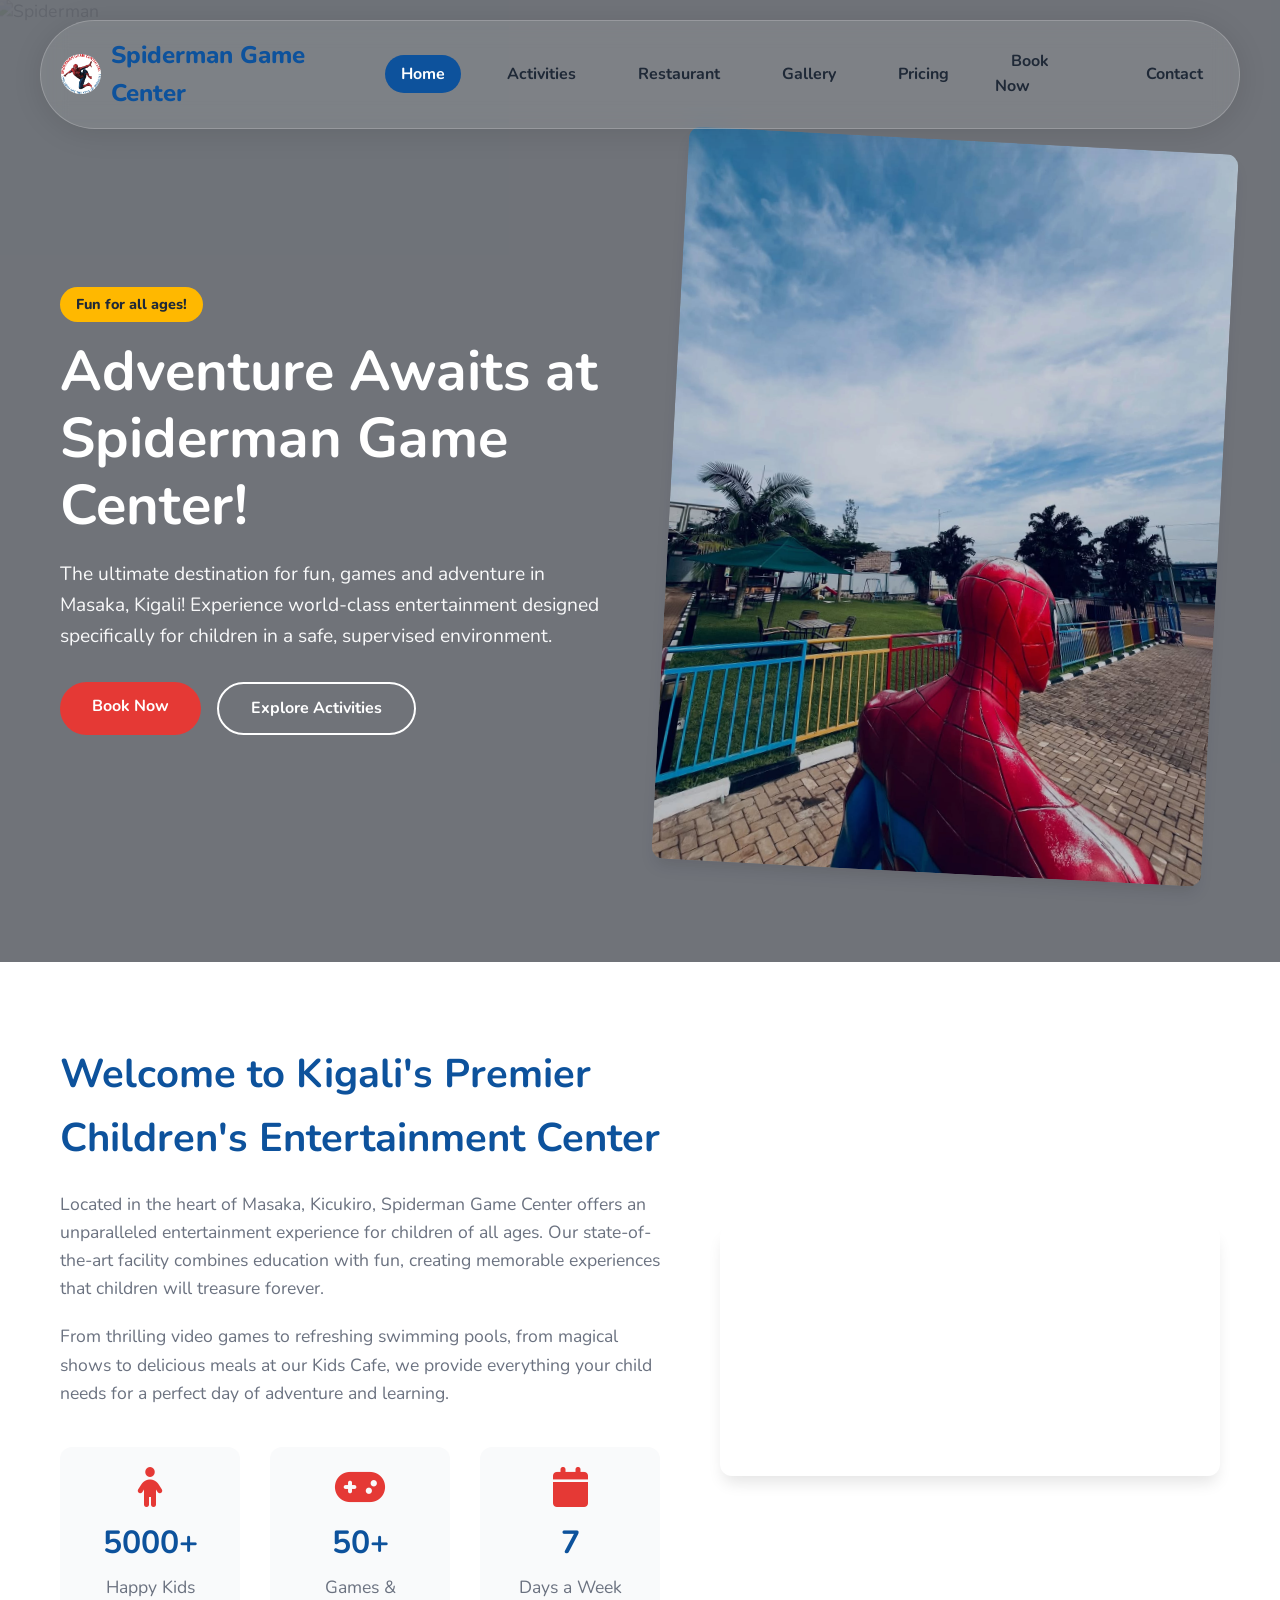
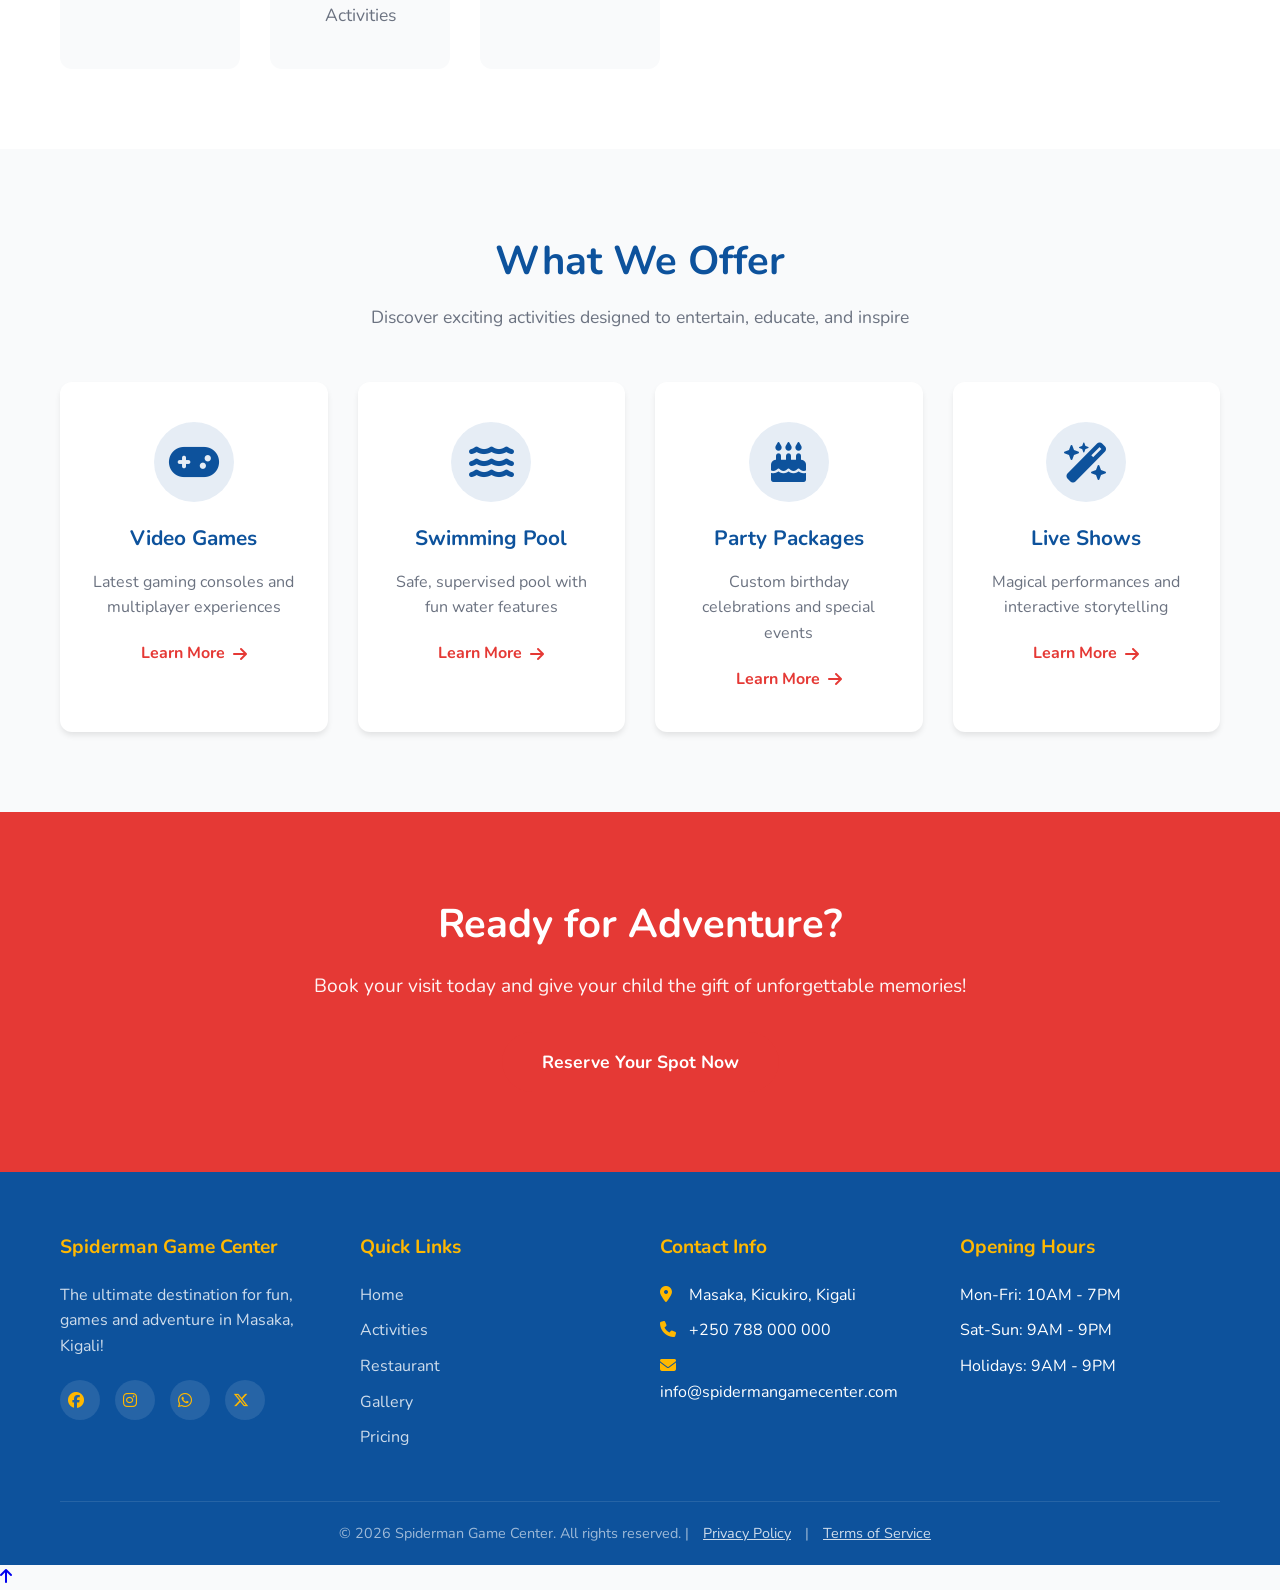
==== commit 58718e01: "Updated contacts" ====
--- a/index.html
+++ b/index.html
@@ -210,7 +210,7 @@
             <div class="social-links">
               <a href="#"><i class="fa-brands fa-facebook"></i></a>
               <a href="#"><i class="fa-brands fa-instagram"></i></a>
-              <a href="#"><i class="fa-brands fa-whatsapp"></i></a>
+              <a href="https://wa.me/250788000000"><i class="fa-brands fa-whatsapp"></i></a>
               <a href="#"><i class="fa-brands fa-x-twitter"></i></a>
             </div>
           </div>
@@ -231,7 +231,7 @@
                 <i class="fa-solid fa-location-dot"></i> Masaka, Kicukiro,
                 Kigali
               </li>
-              <li><i class="fa-solid fa-phone"></i> +250 78 XXX XXXX</li>
+              <li><i class="fa-solid fa-phone"></i> +250 788 000 000</li>
               <li>
                 <i class="fa-solid fa-envelope"></i>
                 info@spidermangamecenter.com
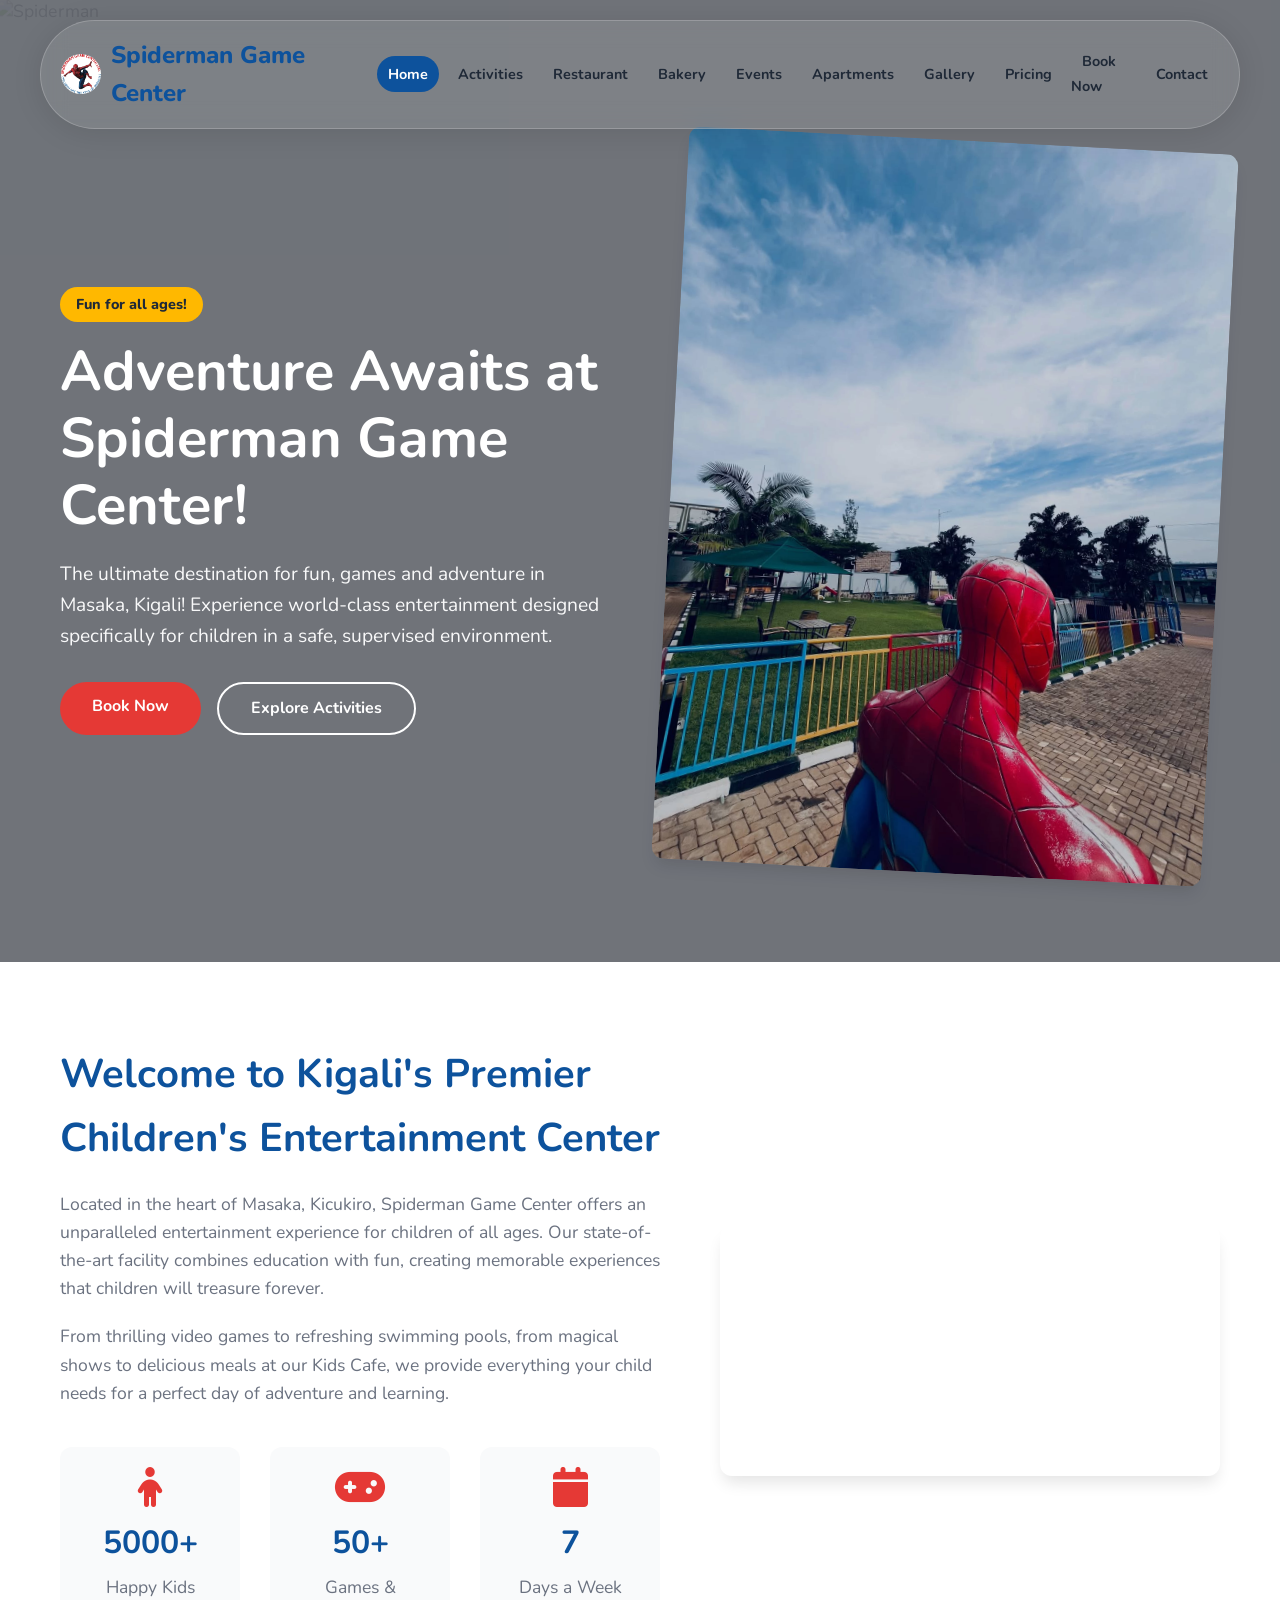
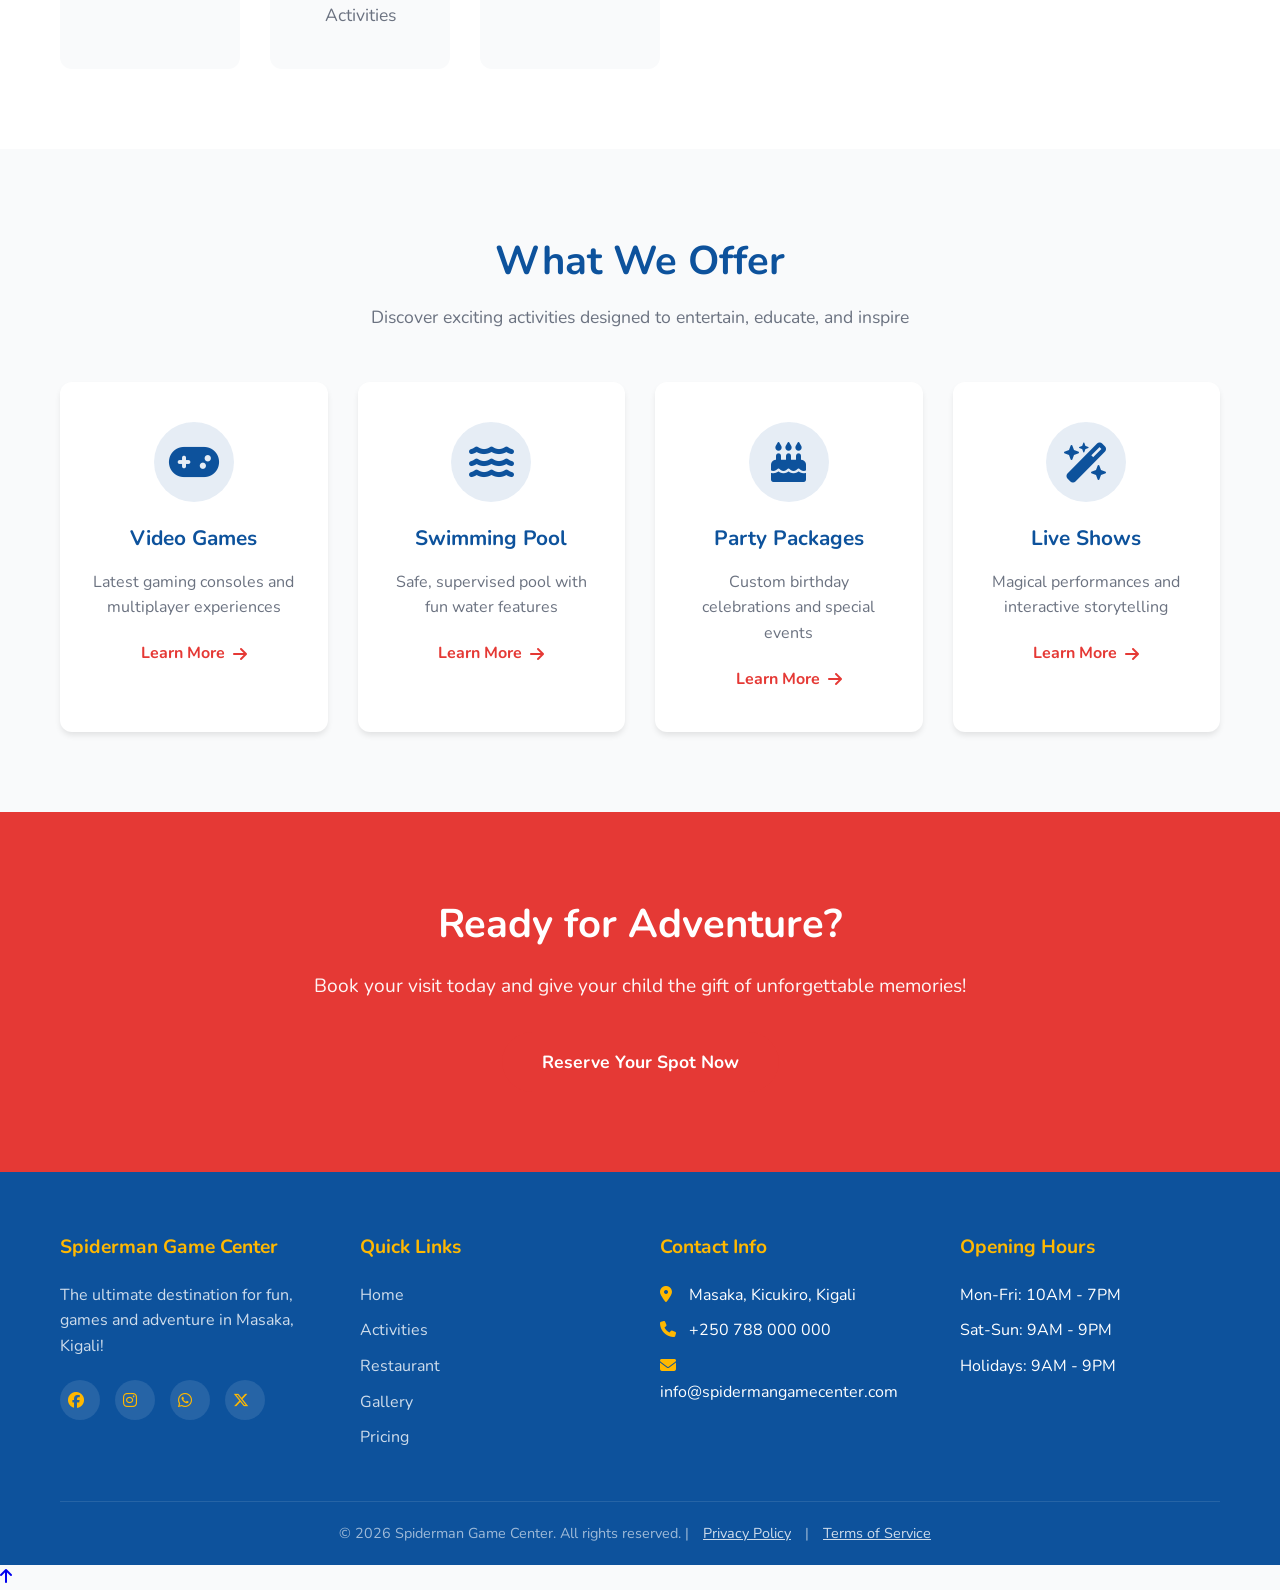
==== commit 82e51a26: "Restaurant" ====
--- a/index.html
+++ b/index.html
@@ -43,6 +43,9 @@
           <li><a href="index.html" class="active">Home</a></li>
           <li><a href="activities.html">Activities</a></li>
           <li><a href="restaurant.html">Restaurant</a></li>
+          <li><a href="bakery.html">Bakery</a></li>
+          <li><a href="events.html">Events</a></li>
+          <li><a href="apartments.html">Apartments</a></li>
           <li><a href="gallery.html">Gallery</a></li>
           <li><a href="pricing.html">Pricing</a></li>
           <li><a href="booking.html">Book Now</a></li>
--- a/styles.css
+++ b/styles.css
@@ -101,7 +101,7 @@
 .nav-links {
   display: flex;
   list-style: none;
-  gap: 30px;
+  gap: 8px;
   align-items: center;
 }
 
@@ -110,7 +110,8 @@
   text-decoration: none;
   font-weight: 700;
   transition: all 0.3s;
-  padding: 8px 16px;
+  padding: 8px 11px;
+  font-size: 0.9rem;
   border-radius: var(--pill-radius);
 }
 
@@ -298,6 +299,29 @@
   background: rgba(20, 25, 35, 0.5);
 }
 
+/* Photo-led headers for the new services. */
+body:has(.nav-links a[href="restaurant.html"].active) .page-header,
+body:has(.nav-links a[href="bakery.html"].active) .page-header,
+body:has(.nav-links a[href="events.html"].active) .page-header,
+body:has(.nav-links a[href="apartments.html"].active) .page-header {
+  background-position: center;
+  background-size: cover;
+  background-blend-mode: multiply;
+}
+
+body:has(.nav-links a[href="restaurant.html"].active) .page-header {
+  background-image: url("https://images.unsplash.com/photo-1515003197210-e0cd71810b5f?auto=format&fit=crop&w=1600&q=85");
+}
+body:has(.nav-links a[href="bakery.html"].active) .page-header {
+  background-image: url("https://images.unsplash.com/photo-1558961363-fa8fdf82db35?auto=format&fit=crop&w=1600&q=85");
+}
+body:has(.nav-links a[href="events.html"].active) .page-header {
+  background-image: url("https://images.unsplash.com/photo-1530103862676-de8c9debad1d?auto=format&fit=crop&w=1600&q=85");
+}
+body:has(.nav-links a[href="apartments.html"].active) .page-header {
+  background-image: url("https://images.unsplash.com/photo-1522708323590-d24dbb6b0267?auto=format&fit=crop&w=1600&q=85");
+}
+
 .page-header h1 {
   font-size: 3rem;
   margin-bottom: 15px;
@@ -1192,6 +1216,27 @@
   padding: 60px 0;
 }
 
+.service-hero-image {
+  height: 350px;
+  margin: 0 auto 55px;
+  max-width: 1000px;
+  overflow: hidden;
+  border-radius: var(--border-radius);
+  box-shadow: var(--shadow-lg);
+}
+
+.service-hero-image img {
+  display: block;
+  width: 100%;
+  height: 100%;
+  object-fit: cover;
+  transition: transform 0.5s ease;
+}
+
+.service-hero-image:hover img {
+  transform: scale(1.04);
+}
+
 .coming-soon-page .features-grid {
   display: grid;
   grid-template-columns: repeat(auto-fit, minmax(300px, 1fr));
@@ -1246,9 +1291,591 @@
   line-height: 1.5;
 }
 
+.page-cta {
+  background: var(--primary-blue);
+  border-radius: var(--border-radius);
+  color: var(--text-white);
+  margin: 55px auto 0;
+  max-width: 800px;
+  padding: 40px 25px;
+  text-align: center;
+}
+
+.page-cta h2 {
+  font-size: 2rem;
+  margin-bottom: 10px;
+}
+.page-cta p {
+  margin-bottom: 24px;
+  opacity: 0.9;
+}
+.page-cta .btn-primary {
+  background: var(--highlight-yellow);
+  color: var(--text-dark);
+}
+.page-cta .btn-primary:hover {
+  background: #e6a600;
+}
+
+/* =========================================
+   INTERACTIVE RESTAURANT MENU
+   ========================================= */
+.food-carousel-wrapper {
+  padding: 72px 0 80px;
+  background: linear-gradient(
+    135deg,
+    rgba(13, 82, 156, 0.97),
+    rgba(20, 25, 35, 0.98) 70%
+  );
+  color: var(--text-white);
+}
+
+.menu-intro {
+  margin: 0 auto 48px;
+  max-width: 680px;
+  text-align: center;
+}
+.menu-kicker {
+  color: var(--highlight-yellow);
+  font-weight: 800;
+  letter-spacing: 0.12em;
+  text-transform: uppercase;
+  font-size: 0.78rem;
+}
+.menu-intro h2 {
+  font-size: 2.7rem;
+  line-height: 1.15;
+  margin: 10px 0 12px;
+}
+
+.tray-toggle {
+  display: flex;
+  align-items: center;
+  justify-content: space-between;
+  width: 100%;
+  gap: 20px;
+  padding: 16px 20px;
+  border: 0;
+  background: transparent;
+  color: var(--text-white);
+  font: inherit;
+  text-align: left;
+  cursor: pointer;
+}
+
+.tray-summary {
+  display: flex;
+  align-items: center;
+  gap: 18px;
+}
+
+.tray-summary strong:last-of-type {
+  color: var(--highlight-yellow);
+}
+
+.tray-chevron {
+  transition: transform 0.3s ease;
+}
+
+.menu-tray.is-open .tray-chevron {
+  transform: rotate(180deg);
+}
+
+.tray-details {
+  padding: 0 20px 18px;
+  border-top: 1px solid rgba(255, 255, 255, 0.14);
+}
+
+.tray-items {
+  display: grid;
+  gap: 8px;
+  padding: 14px 0;
+}
+
+.tray-item,
+.tray-empty {
+  display: flex;
+  align-items: center;
+  justify-content: space-between;
+  gap: 14px;
+  margin: 0;
+  color: rgba(255, 255, 255, 0.82);
+  font-size: 0.9rem;
+}
+
+.tray-item strong {
+  color: var(--highlight-yellow);
+  white-space: nowrap;
+}
+
+.tray-remove,
+.tray-clear {
+  border: 0;
+  background: transparent;
+  color: rgba(255, 255, 255, 0.65);
+  font: inherit;
+  font-size: 0.8rem;
+  cursor: pointer;
+}
+
+.tray-remove:hover,
+.tray-clear:hover {
+  color: var(--text-white);
+}
+
+.tray-clear {
+  padding: 5px 0;
+  color: var(--highlight-yellow);
+  font-weight: 800;
+}
+
+/* Keep the existing tray shell stable while its details expand. */
+.menu-tray > div {
+  min-width: 0;
+}
+
+/* Legacy summary styles are intentionally retained for the tray values. */
+.menu-tray > .tray-details {
+  width: 100%;
+}
+
+.menu-tray > .tray-toggle + .tray-details {
+  display: block;
+}
+
+.menu-tray > .tray-toggle + .tray-details[hidden] {
+  display: none;
+}
+
+/* Responsive tray layout */
+@media (max-width: 480px) {
+  .tray-toggle {
+    align-items: flex-start;
+    flex-direction: column;
+    gap: 8px;
+  }
+
+  .tray-summary {
+    width: 100%;
+    justify-content: space-between;
+  }
+}
+.menu-intro p {
+  color: rgba(255, 255, 255, 0.78);
+  font-size: 1.05rem;
+}
+.menu-toolbar {
+  display: flex;
+  align-items: center;
+  justify-content: space-between;
+  gap: 20px;
+  margin-bottom: 28px;
+}
+.menu-categories {
+  position: relative;
+  display: flex;
+  gap: 8px;
+  overflow-x: auto;
+  max-width: 100%;
+  padding: 3px 2px 12px;
+  scrollbar-width: thin;
+  scrollbar-color: var(--highlight-yellow) rgba(255, 255, 255, 0.12);
+  overscroll-behavior-x: contain;
+  -webkit-overflow-scrolling: touch;
+}
+.menu-categories::-webkit-scrollbar {
+  height: 7px;
+}
+.menu-categories::-webkit-scrollbar-track {
+  border-radius: var(--pill-radius);
+  background: rgba(255, 255, 255, 0.12);
+}
+.menu-categories::-webkit-scrollbar-thumb {
+  border: 1px solid rgba(255, 255, 255, 0.18);
+  border-radius: var(--pill-radius);
+  background: var(--highlight-yellow);
+}
+.menu-categories::-webkit-scrollbar-thumb:hover {
+  background: var(--accent-red);
+}
+.menu-category-button {
+  flex: 0 0 auto;
+  border: 1px solid rgba(255, 255, 255, 0.25);
+  border-radius: var(--pill-radius);
+  padding: 9px 15px;
+  background: rgba(255, 255, 255, 0.08);
+  color: var(--text-white);
+  font: inherit;
+  font-size: 0.85rem;
+  font-weight: 800;
+  cursor: pointer;
+  transition: all 0.3s ease;
+}
+.menu-category-button:hover,
+.menu-category-button.active {
+  background: var(--highlight-yellow);
+  border-color: var(--highlight-yellow);
+  color: var(--text-dark);
+}
+.menu-count {
+  white-space: nowrap;
+  color: rgba(255, 255, 255, 0.7);
+  font-size: 0.9rem;
+}
+.menu-stage {
+  position: relative;
+  min-height: 440px;
+  padding: 26px 0 0;
+  overflow: hidden;
+  border: 1px solid rgba(255, 255, 255, 0.13);
+  border-radius: 18px;
+  background:
+    radial-gradient(
+      circle at 50% 30%,
+      rgba(229, 57, 53, 0.18),
+      transparent 38%
+    ),
+    rgba(7, 17, 32, 0.7);
+  box-shadow: 0 20px 45px rgba(0, 0, 0, 0.25);
+}
+.menu-backdrop {
+  position: absolute;
+  inset: 0;
+  z-index: 0;
+  background-position: center;
+  background-size: cover;
+  filter: saturate(0.9);
+  opacity: 0.28;
+  pointer-events: none;
+  transition: opacity 0.4s ease-in-out;
+}
+.menu-backdrop::after {
+  position: absolute;
+  inset: 0;
+  background: linear-gradient(
+    180deg,
+    rgba(7, 17, 32, 0.38),
+    rgba(7, 17, 32, 0.88)
+  );
+  content: "";
+}
+.menu-backdrop.is-changing {
+  animation: menu-backdrop-in 0.65s ease-in-out both;
+}
+@keyframes menu-backdrop-in {
+  from {
+    opacity: 0.05;
+    transform: scale(1.04);
+  }
+  to {
+    opacity: 0.28;
+    transform: scale(1);
+  }
+}
+.menu-stage > :not(.menu-backdrop) {
+  position: relative;
+  z-index: 2;
+}
+.menu-stage > .carousel-arrow {
+  position: absolute;
+  z-index: 20;
+}
+.carousel-track {
+  position: relative;
+  height: 268px;
+  max-width: 900px;
+  margin: 0 auto;
+  outline: none;
+}
+.food-carousel-card {
+  position: absolute;
+  top: 18px;
+  left: 50%;
+  width: 166px;
+  height: 166px;
+  padding: 0;
+  border: 5px solid rgba(255, 255, 255, 0.2);
+  border-radius: 50%;
+  overflow: hidden;
+  cursor: pointer;
+  background: var(--primary-blue);
+  box-shadow: 0 14px 28px rgba(0, 0, 0, 0.28);
+  transform: translateX(-50%) scale(0.72);
+  opacity: 0.45;
+  transition: all 0.4s ease-in-out;
+  will-change: transform, opacity, width, height, top;
+}
+.food-carousel-card.is-hidden {
+  opacity: 0;
+  pointer-events: none;
+}
+.food-carousel-card img {
+  width: 100%;
+  height: 100%;
+  display: block;
+  object-fit: cover;
+  transition: transform 0.4s ease;
+}
+.food-carousel-card:hover img {
+  transform: scale(1.08);
+}
+.food-carousel-card.is-active {
+  width: 222px;
+  height: 222px;
+  top: 0;
+  border-color: var(--highlight-yellow);
+  box-shadow:
+    0 18px 36px rgba(0, 0, 0, 0.4),
+    0 0 0 8px rgba(255, 184, 0, 0.12);
+  transform: translateX(-50%) scale(1);
+  opacity: 1;
+  z-index: 5;
+}
+.food-carousel-card.is-near {
+  opacity: 0.7;
+  z-index: 3;
+}
+.food-carousel-card.is-far {
+  opacity: 0.42;
+  z-index: 2;
+}
+.carousel-arrow {
+  position: absolute;
+  top: 112px;
+  z-index: 20;
+  width: 46px;
+  height: 46px;
+  border: 1px solid rgba(255, 255, 255, 0.3);
+  border-radius: 50%;
+  background: rgba(255, 255, 255, 0.12);
+  color: var(--text-white);
+  cursor: pointer;
+  transition: all 0.3s ease;
+}
+.carousel-arrow:hover,
+.carousel-arrow:focus-visible {
+  background: var(--accent-red);
+  border-color: var(--accent-red);
+  transform: scale(1.08);
+  outline: none;
+}
+.carousel-prev {
+  left: 24px;
+}
+.carousel-next {
+  right: 24px;
+}
+.carousel-caption {
+  max-width: 570px;
+  margin: 0 auto;
+  padding: 0 24px;
+  text-align: center;
+  transition:
+    opacity 0.25s ease,
+    transform 0.25s ease;
+}
+.carousel-caption.is-changing {
+  animation: menu-caption-in 0.4s ease-in-out both;
+}
+@keyframes menu-caption-in {
+  from {
+    opacity: 0.25;
+    transform: translateY(8px);
+  }
+  to {
+    opacity: 1;
+    transform: translateY(0);
+  }
+}
+.caption-category {
+  color: var(--highlight-yellow);
+  font-size: 0.75rem;
+  font-weight: 800;
+  letter-spacing: 0.12em;
+  text-transform: uppercase;
+}
+.carousel-caption h3 {
+  margin: 4px 0 5px;
+  font-size: 1.7rem;
+}
+.carousel-caption p {
+  min-height: 28px;
+  margin: 0 auto;
+  color: rgba(255, 255, 255, 0.7);
+  font-size: 0.9rem;
+}
+.caption-footer {
+  display: flex;
+  justify-content: center;
+  align-items: center;
+  gap: 18px;
+  margin-top: 15px;
+}
+.caption-footer > strong {
+  color: var(--highlight-yellow);
+  font-size: 1.15rem;
+}
+.menu-add-button {
+  border: 0;
+  border-radius: var(--pill-radius);
+  padding: 10px 17px;
+  background: var(--accent-red);
+  color: var(--text-white);
+  font: inherit;
+  font-weight: 800;
+  cursor: pointer;
+  transition: all 0.3s ease;
+}
+.menu-add-button:hover {
+  background: #c62828;
+  transform: translateY(-2px);
+}
+.carousel-dots {
+  display: flex;
+  justify-content: center;
+  gap: 6px;
+  max-width: 760px;
+  margin: 22px auto 0;
+  flex-wrap: wrap;
+}
+.carousel-dot {
+  width: 7px;
+  height: 7px;
+  border: 0;
+  border-radius: 50%;
+  padding: 0;
+  background: rgba(255, 255, 255, 0.32);
+  cursor: pointer;
+  transition: all 0.3s ease;
+}
+.carousel-dot.active {
+  width: 24px;
+  border-radius: 8px;
+  background: var(--highlight-yellow);
+}
+.menu-tray {
+  display: flex;
+  align-items: center;
+  justify-content: space-between;
+  gap: 20px;
+  margin: 30px auto 0;
+  max-width: 900px;
+  padding: 16px 20px;
+  border-left: 4px solid var(--highlight-yellow);
+  background: rgba(255, 255, 255, 0.1);
+}
+.menu-tray > div {
+  display: flex;
+  align-items: center;
+  gap: 14px;
+}
+.tray-label {
+  color: var(--highlight-yellow);
+  font-weight: 800;
+}
+.menu-tray strong:last-child {
+  color: var(--highlight-yellow);
+}
+
+@media (max-width: 768px) {
+  .food-carousel-wrapper {
+    padding: 54px 0 60px;
+  }
+  .menu-intro h2 {
+    font-size: 2.15rem;
+  }
+  .menu-toolbar {
+    display: block;
+  }
+  .menu-count {
+    margin-top: 5px;
+  }
+  .menu-stage {
+    min-height: 420px;
+  }
+  .carousel-track {
+    height: 250px;
+  }
+  .food-carousel-card {
+    width: 128px;
+    height: 128px;
+  }
+  .food-carousel-card.is-active {
+    width: 190px;
+    height: 190px;
+  }
+  .carousel-arrow {
+    top: 98px;
+  }
+  .carousel-prev {
+    left: 12px;
+  }
+  .carousel-next {
+    right: 12px;
+  }
+  .carousel-caption h3 {
+    font-size: 1.4rem;
+  }
+  .caption-footer {
+    gap: 10px;
+    flex-wrap: wrap;
+  }
+}
+
+@media (max-width: 480px) {
+  .menu-stage {
+    min-height: 430px;
+  }
+  .carousel-track {
+    height: 255px;
+  }
+  .food-carousel-card {
+    width: 106px;
+    height: 106px;
+  }
+  .food-carousel-card.is-active {
+    width: 164px;
+    height: 164px;
+  }
+  .carousel-arrow {
+    top: 84px;
+    width: 38px;
+    height: 38px;
+  }
+  .carousel-caption {
+    padding: 0 12px;
+  }
+  .menu-tray {
+    align-items: flex-start;
+    flex-direction: column;
+  }
+}
+
 /* =========================================
    RESPONSIVE DESIGN
    ========================================= */
+@media (max-width: 1100px) {
+  .nav-links {
+    display: none;
+    position: absolute;
+    top: 100%;
+    left: 0;
+    right: 0;
+    background: rgba(255, 255, 255, 0.98);
+    flex-direction: column;
+    padding: 20px;
+    gap: 10px;
+    box-shadow: var(--shadow-lg);
+  }
+
+  .nav-links.active {
+    display: flex;
+  }
+  .mobile-menu-btn {
+    display: block;
+  }
+}
+
 @media (max-width: 992px) {
   .hero-section .container,
   .welcome-grid,
@@ -1324,6 +1951,11 @@
   .hours-grid {
     grid-template-columns: 1fr;
   }
+
+  .service-hero-image {
+    height: 250px;
+    margin-bottom: 40px;
+  }
 }
 
 @media (max-width: 480px) {
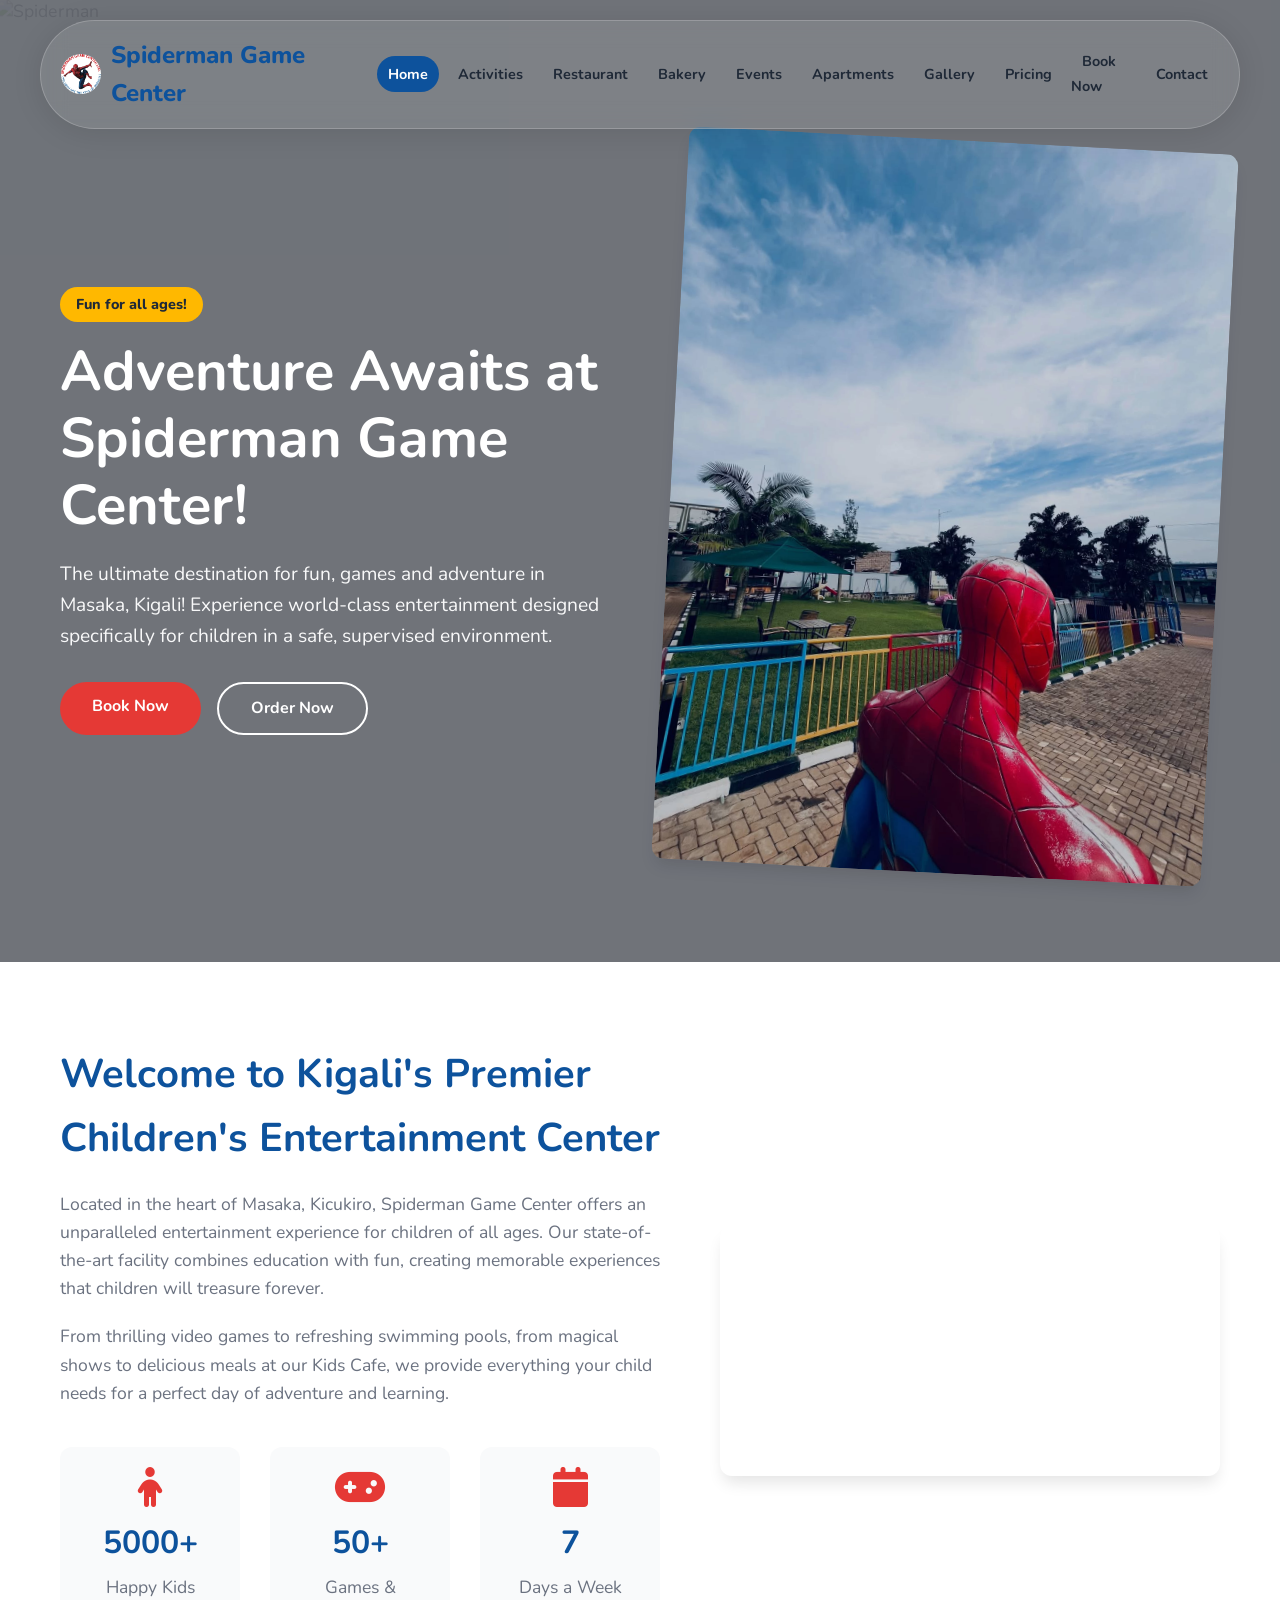
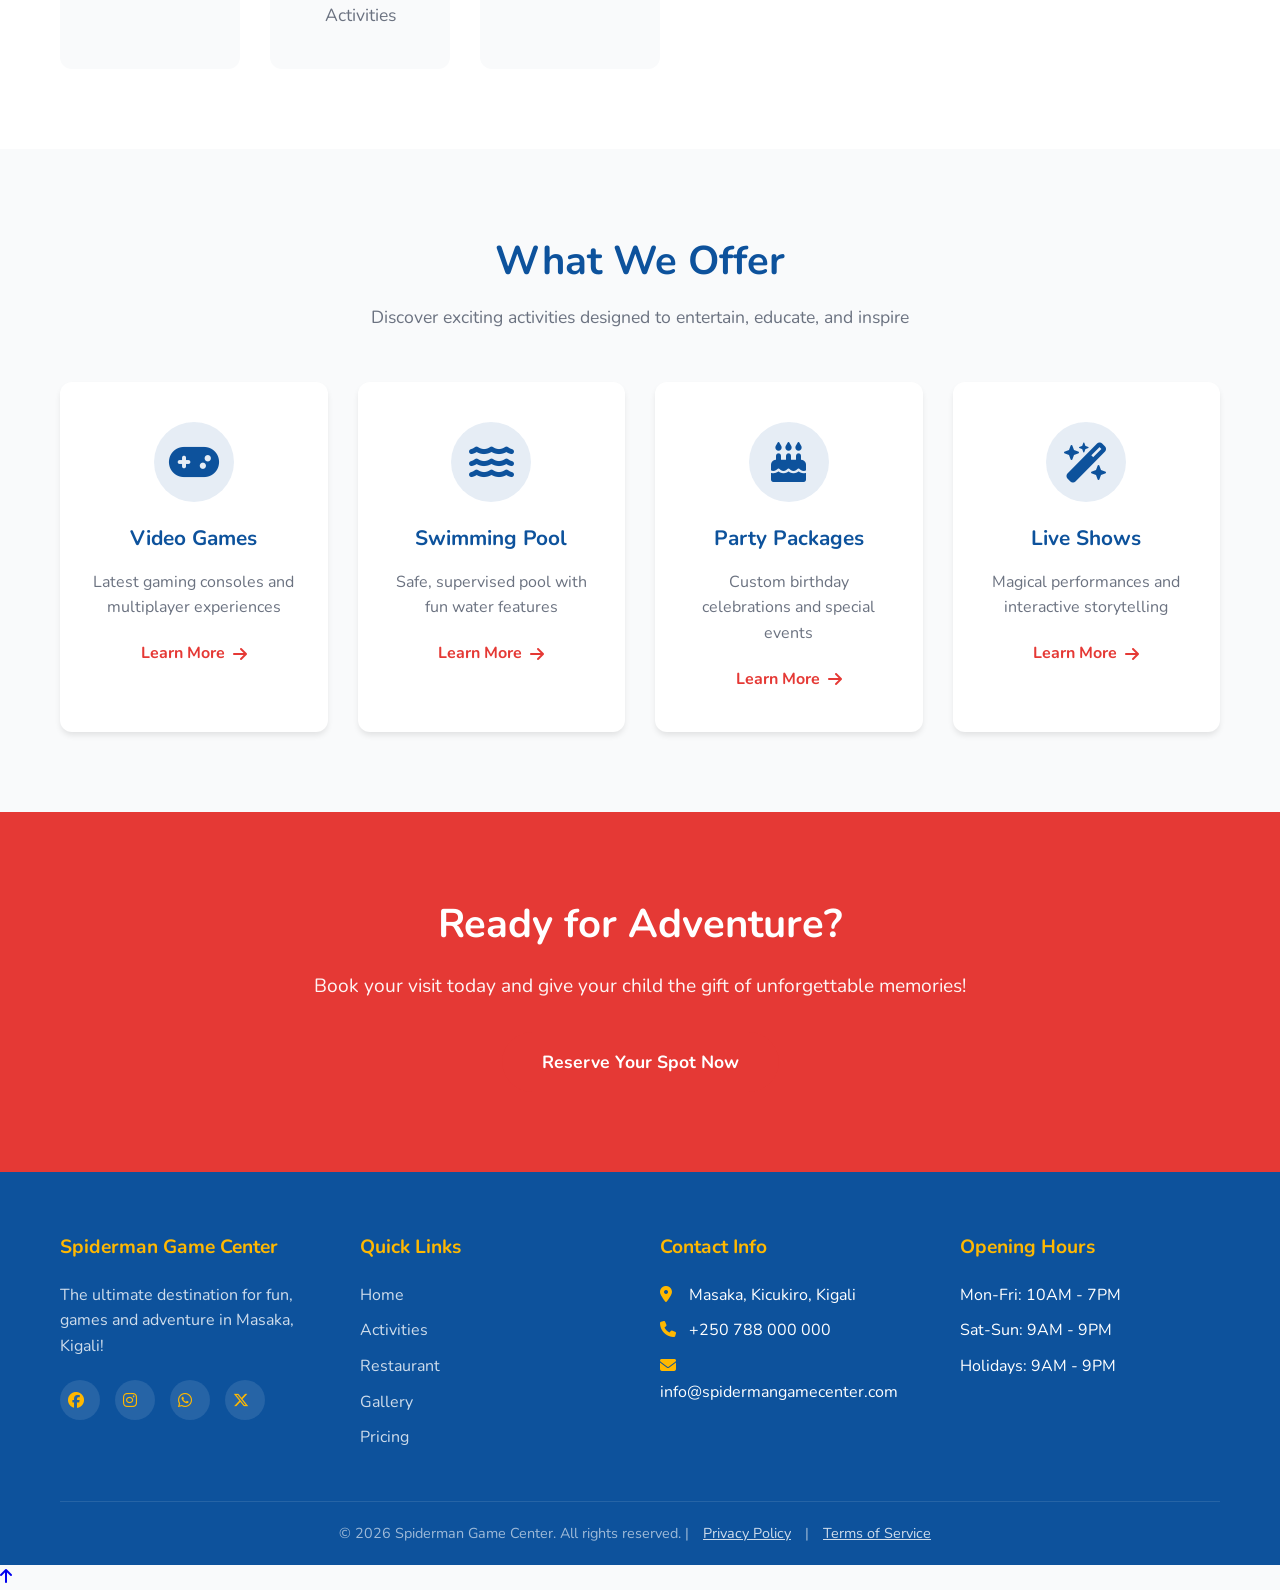
==== commit ae20b6c0: "Replace 'Explore Activities' link with 'Order Now'" ====
--- a/index.html
+++ b/index.html
@@ -72,8 +72,8 @@
           </p>
           <div class="hero-buttons">
             <a href="booking.html" class="btn btn-primary">Book Now</a>
-            <a href="activities.html" class="btn btn-secondary"
-              >Explore Activities</a
+            <a href="restaurant.html" class="btn btn-secondary"
+              >Order Now</a
             >
           </div>
         </div>
--- a/styles.css
+++ b/styles.css
@@ -1460,6 +1460,359 @@
     justify-content: space-between;
   }
 }
+
+/* =========================================
+   APARTMENTS PAGE
+   ========================================= */
+.apartments-page {
+  padding: 72px 0 90px;
+  background: rgba(249, 250, 251, 0.92);
+}
+.apartment-hero {
+  display: grid;
+  grid-template-columns: 0.9fr 1.1fr;
+  min-height: 470px;
+  overflow: hidden;
+  border-radius: 18px;
+  background: #172334;
+  color: var(--text-white);
+  box-shadow: 0 24px 50px rgba(20, 25, 35, 0.2);
+}
+.apartment-hero-copy {
+  display: flex;
+  flex-direction: column;
+  justify-content: center;
+  padding: 56px;
+}
+.apartment-eyebrow {
+  color: var(--highlight-yellow);
+  font-size: 0.75rem;
+  font-weight: 800;
+  letter-spacing: 0.14em;
+  text-transform: uppercase;
+}
+.apartment-hero h2 {
+  max-width: 420px;
+  margin: 12px 0 18px;
+  font-size: 3.2rem;
+  line-height: 1.08;
+}
+.apartment-hero-copy p {
+  max-width: 430px;
+  color: rgba(255, 255, 255, 0.75);
+  font-size: 1.08rem;
+}
+.apartment-hero-actions {
+  display: flex;
+  align-items: center;
+  gap: 24px;
+  margin-top: 30px;
+  flex-wrap: wrap;
+}
+.apartment-hero-actions .btn i,
+.apartment-cta .btn i {
+  margin-right: 7px;
+}
+.apartment-text-link,
+.apartment-card-link {
+  color: var(--highlight-yellow);
+  font-weight: 800;
+  text-decoration: none;
+}
+.apartment-text-link i,
+.apartment-card-link i {
+  margin-left: 6px;
+  transition: margin-left 0.3s ease;
+}
+.apartment-text-link:hover i,
+.apartment-card-link:hover i {
+  margin-left: 11px;
+}
+.apartment-hero-media {
+  position: relative;
+  min-height: 470px;
+  overflow: hidden;
+}
+.apartment-hero-media::after {
+  position: absolute;
+  inset: 0;
+  background:
+    linear-gradient(90deg, rgba(23, 35, 52, 0.18), transparent 45%),
+    linear-gradient(0deg, rgba(23, 35, 52, 0.4), transparent 40%);
+  content: "";
+}
+.apartment-hero-media img {
+  width: 100%;
+  height: 100%;
+  display: block;
+  object-fit: cover;
+  transition: transform 0.7s ease;
+}
+.apartment-hero:hover .apartment-hero-media img {
+  transform: scale(1.04);
+}
+.apartment-location {
+  position: absolute;
+  right: 24px;
+  bottom: 22px;
+  z-index: 1;
+  padding: 8px 13px;
+  border: 1px solid rgba(255, 255, 255, 0.28);
+  border-radius: var(--pill-radius);
+  background: rgba(20, 25, 35, 0.68);
+  backdrop-filter: blur(8px);
+  font-size: 0.82rem;
+  font-weight: 800;
+}
+.apartment-location i {
+  margin-right: 6px;
+  color: var(--highlight-yellow);
+}
+.apartment-stats {
+  display: grid;
+  grid-template-columns: repeat(4, 1fr);
+  gap: 1px;
+  margin: 30px 0 90px;
+  border: 1px solid #e5e7eb;
+  background: #e5e7eb;
+}
+.apartment-stats div {
+  display: flex;
+  flex-direction: column;
+  gap: 2px;
+  padding: 22px 24px;
+  background: var(--bg-white);
+}
+.apartment-stats strong {
+  color: var(--primary-blue);
+  font-size: 1.35rem;
+}
+.apartment-stats span {
+  color: #6b7280;
+  font-size: 0.85rem;
+}
+.apartment-section {
+  margin-bottom: 90px;
+}
+.apartment-section-heading {
+  display: flex;
+  align-items: end;
+  justify-content: space-between;
+  gap: 30px;
+  margin-bottom: 30px;
+}
+.apartment-section-heading h2,
+.apartment-amenities h2 {
+  margin-top: 8px;
+  color: var(--primary-blue);
+  font-size: 2.25rem;
+  line-height: 1.15;
+}
+.apartment-section-heading > p {
+  max-width: 390px;
+  margin: 0;
+  color: #6b7280;
+}
+.apartment-options {
+  display: grid;
+  grid-template-columns: repeat(2, 1fr);
+  gap: 24px;
+}
+.apartment-option {
+  overflow: hidden;
+  border: 1px solid #e5e7eb;
+  border-radius: 14px;
+  background: var(--bg-white);
+  box-shadow: 0 8px 20px rgba(20, 25, 35, 0.08);
+  transition:
+    transform 0.35s ease,
+    box-shadow 0.35s ease;
+}
+.apartment-option:hover {
+  transform: translateY(-6px);
+  box-shadow: 0 18px 35px rgba(20, 25, 35, 0.13);
+}
+.apartment-option-image {
+  position: relative;
+  height: 245px;
+  overflow: hidden;
+}
+.apartment-option-image img {
+  width: 100%;
+  height: 100%;
+  display: block;
+  object-fit: cover;
+  transition: transform 0.6s ease;
+}
+.apartment-option:hover .apartment-option-image img {
+  transform: scale(1.05);
+}
+.apartment-option-image span {
+  position: absolute;
+  top: 16px;
+  left: 16px;
+  padding: 7px 11px;
+  border-radius: var(--pill-radius);
+  background: var(--highlight-yellow);
+  color: var(--text-dark);
+  font-size: 0.75rem;
+  font-weight: 800;
+}
+.apartment-option-image .quiet-tag {
+  background: var(--primary-blue);
+  color: var(--text-white);
+}
+.apartment-option-body {
+  padding: 25px;
+}
+.apartment-type {
+  color: var(--accent-red);
+  font-size: 0.75rem;
+  font-weight: 800;
+  letter-spacing: 0.1em;
+  text-transform: uppercase;
+}
+.apartment-option h3 {
+  margin: 5px 0 10px;
+  color: var(--primary-blue);
+  font-size: 1.45rem;
+}
+.apartment-option-body > p {
+  min-height: 50px;
+  margin-bottom: 20px;
+  color: #6b7280;
+  font-size: 0.92rem;
+}
+.apartment-option ul {
+  display: flex;
+  gap: 14px;
+  padding: 16px 0;
+  border-top: 1px solid #e5e7eb;
+  border-bottom: 1px solid #e5e7eb;
+  list-style: none;
+  flex-wrap: wrap;
+}
+.apartment-option li {
+  color: #4b5563;
+  font-size: 0.78rem;
+}
+.apartment-option li i {
+  margin-right: 5px;
+  color: var(--primary-blue);
+}
+.apartment-card-link {
+  display: inline-block;
+  margin-top: 20px;
+  color: var(--primary-blue);
+  font-size: 0.9rem;
+}
+.apartment-amenities {
+  display: grid;
+  grid-template-columns: 0.8fr 1.2fr;
+  gap: 40px;
+  align-items: center;
+  padding: 42px;
+  border-radius: 14px;
+  background: #eaf2fb;
+}
+.amenity-list {
+  display: grid;
+  grid-template-columns: repeat(2, 1fr);
+  gap: 14px;
+}
+.amenity-list span {
+  color: var(--text-dark);
+  font-size: 0.9rem;
+  font-weight: 800;
+}
+.amenity-list i {
+  width: 25px;
+  color: var(--accent-red);
+}
+.apartment-cta {
+  display: flex;
+  align-items: center;
+  justify-content: space-between;
+  gap: 30px;
+  margin-top: 30px;
+  padding: 38px 42px;
+  border-radius: 14px;
+  background: var(--primary-blue);
+  color: var(--text-white);
+}
+.apartment-cta h2 {
+  max-width: 560px;
+  margin: 8px 0;
+  font-size: 2rem;
+}
+.apartment-cta p {
+  margin: 0;
+  color: rgba(255, 255, 255, 0.75);
+}
+.apartment-cta .btn {
+  flex: 0 0 auto;
+  background: var(--highlight-yellow);
+  color: var(--text-dark);
+}
+.apartment-cta .btn:hover {
+  background: #e6a600;
+}
+
+@media (max-width: 768px) {
+  .apartment-hero {
+    grid-template-columns: 1fr;
+  }
+  .apartment-hero-copy {
+    padding: 42px 28px;
+  }
+  .apartment-hero h2 {
+    font-size: 2.4rem;
+  }
+  .apartment-hero-media {
+    min-height: 300px;
+  }
+  .apartment-stats {
+    grid-template-columns: repeat(2, 1fr);
+    margin-bottom: 60px;
+  }
+  .apartment-section-heading {
+    display: block;
+  }
+  .apartment-section-heading > p {
+    margin-top: 16px;
+  }
+  .apartment-options,
+  .apartment-amenities {
+    grid-template-columns: 1fr;
+  }
+  .apartment-amenities,
+  .apartment-cta {
+    padding: 30px 24px;
+  }
+  .apartment-cta {
+    align-items: flex-start;
+    flex-direction: column;
+  }
+}
+
+@media (max-width: 480px) {
+  .apartments-page {
+    padding: 50px 0 60px;
+  }
+  .apartment-stats div {
+    padding: 18px 15px;
+  }
+  .apartment-section-heading h2,
+  .apartment-amenities h2 {
+    font-size: 1.85rem;
+  }
+  .amenity-list {
+    grid-template-columns: 1fr;
+  }
+  .apartment-option-image {
+    height: 210px;
+  }
+}
 .menu-intro p {
   color: rgba(255, 255, 255, 0.78);
   font-size: 1.05rem;
@@ -1470,6 +1823,7 @@
   justify-content: space-between;
   gap: 20px;
   margin-bottom: 28px;
+  flex-wrap: wrap;
 }
 .menu-categories {
   position: relative;
@@ -1521,6 +1875,98 @@
   white-space: nowrap;
   color: rgba(255, 255, 255, 0.7);
   font-size: 0.9rem;
+}
+.menu-view-all-button {
+  flex: 0 0 auto;
+  margin-left: auto;
+  border: 1px solid var(--highlight-yellow);
+  border-radius: var(--pill-radius);
+  padding: 9px 15px;
+  background: transparent;
+  color: var(--highlight-yellow);
+  font: inherit;
+  font-size: 0.85rem;
+  font-weight: 800;
+  cursor: pointer;
+  transition: all 0.3s ease;
+}
+.menu-view-all-button:hover,
+.menu-view-all-button[aria-expanded="true"] {
+  background: var(--highlight-yellow);
+  color: var(--text-dark);
+}
+.all-menu-items {
+  display: grid;
+  grid-template-columns: repeat(auto-fill, minmax(230px, 1fr));
+  gap: 18px;
+  margin-bottom: 28px;
+}
+.all-menu-items[hidden] {
+  display: none;
+}
+.all-menu-item {
+  overflow: hidden;
+  border: 1px solid rgba(255, 255, 255, 0.14);
+  border-radius: 14px;
+  background: rgba(7, 17, 32, 0.78);
+  box-shadow: 0 10px 24px rgba(0, 0, 0, 0.18);
+  transition:
+    transform 0.3s ease,
+    border-color 0.3s ease;
+}
+.all-menu-item:hover {
+  border-color: rgba(255, 184, 0, 0.7);
+  transform: translateY(-4px);
+}
+.all-menu-item > img {
+  width: 100%;
+  height: 145px;
+  display: block;
+  object-fit: cover;
+}
+.all-menu-item-content {
+  position: relative;
+  padding: 14px;
+}
+.all-menu-item-content > span {
+  color: var(--highlight-yellow);
+  font-size: 0.7rem;
+  font-weight: 800;
+  letter-spacing: 0.08em;
+  text-transform: uppercase;
+}
+.all-menu-item h3 {
+  min-height: 44px;
+  margin: 5px 0;
+  color: var(--text-white);
+  font-size: 1.05rem;
+  line-height: 1.25;
+}
+.all-menu-item p {
+  min-height: 48px;
+  margin: 0 0 12px;
+  color: rgba(255, 255, 255, 0.65);
+  font-size: 0.8rem;
+  line-height: 1.45;
+}
+.all-menu-item-content > strong {
+  color: var(--highlight-yellow);
+  font-size: 0.95rem;
+}
+.all-menu-add {
+  float: right;
+  border: 0;
+  border-radius: var(--pill-radius);
+  padding: 7px 11px;
+  background: var(--accent-red);
+  color: var(--text-white);
+  font: inherit;
+  font-size: 0.78rem;
+  font-weight: 800;
+  cursor: pointer;
+}
+.all-menu-add:hover {
+  background: #c62828;
 }
 .menu-stage {
   position: relative;
